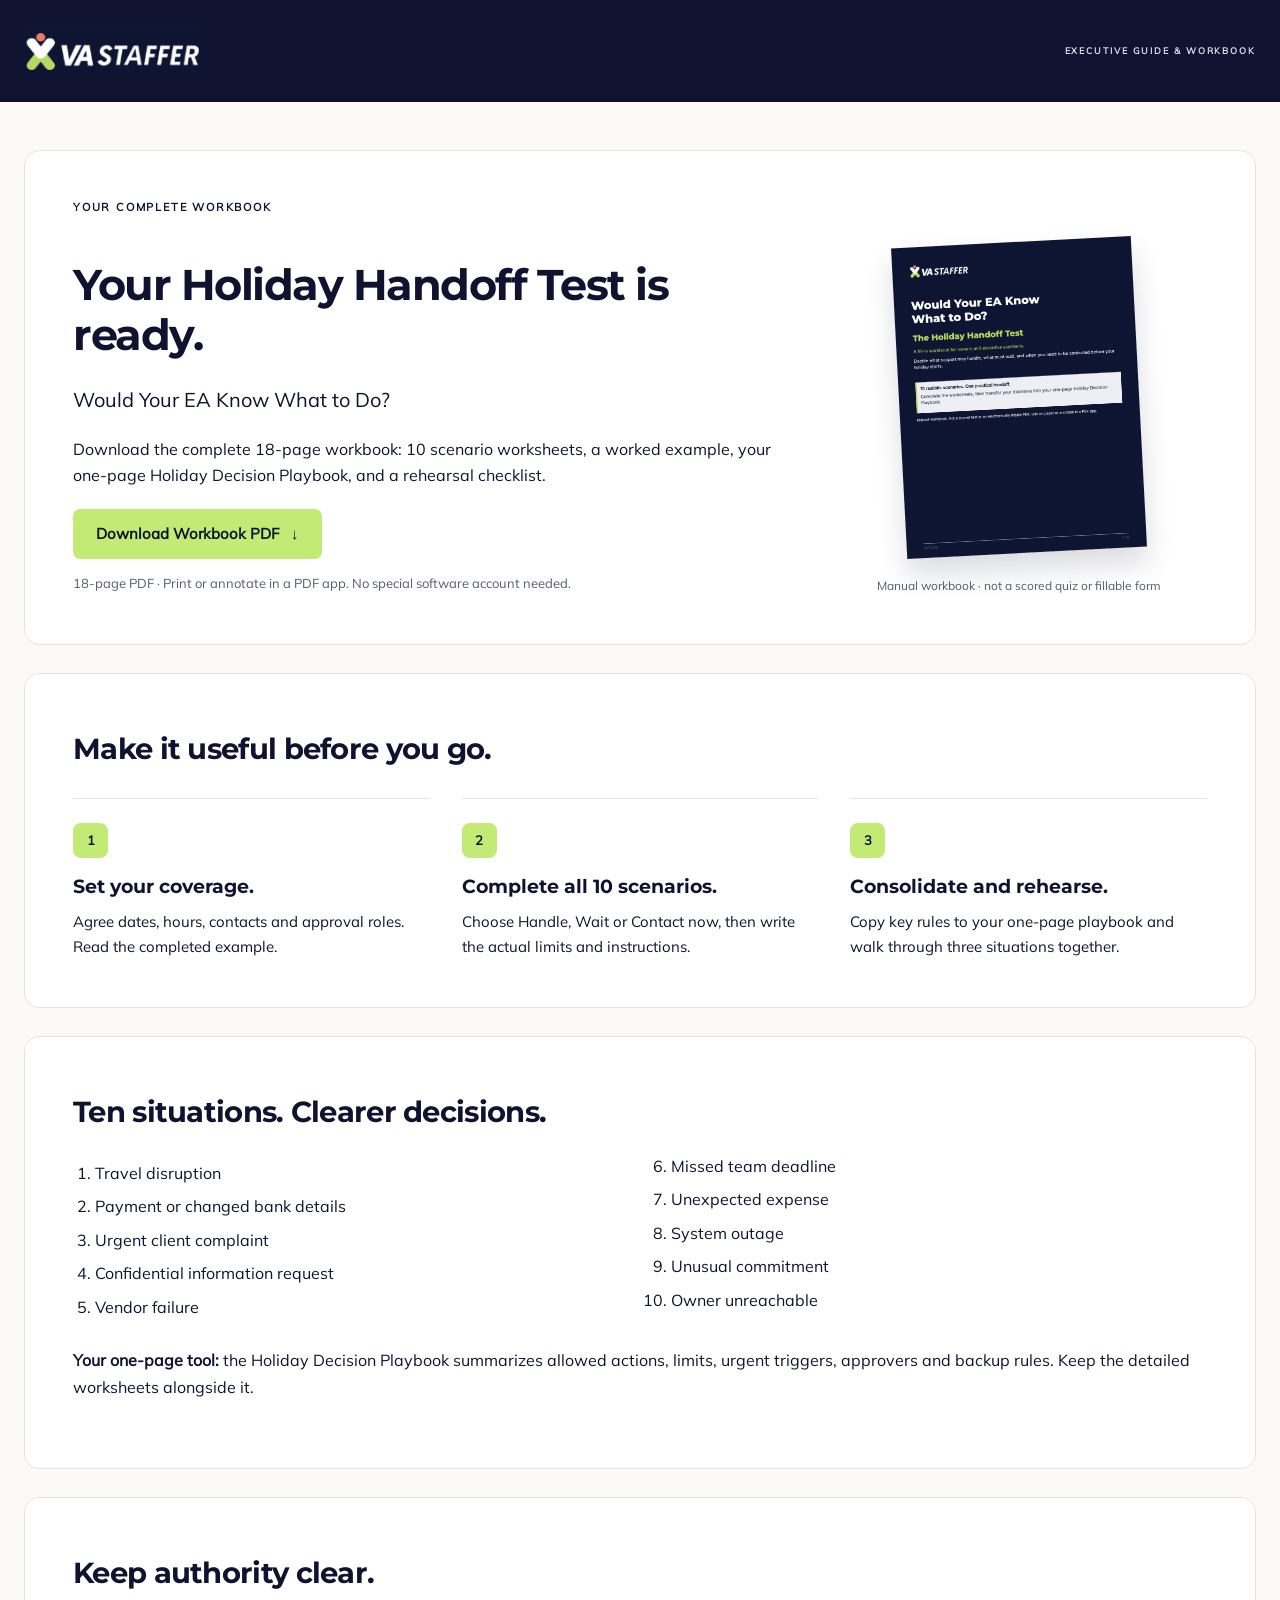
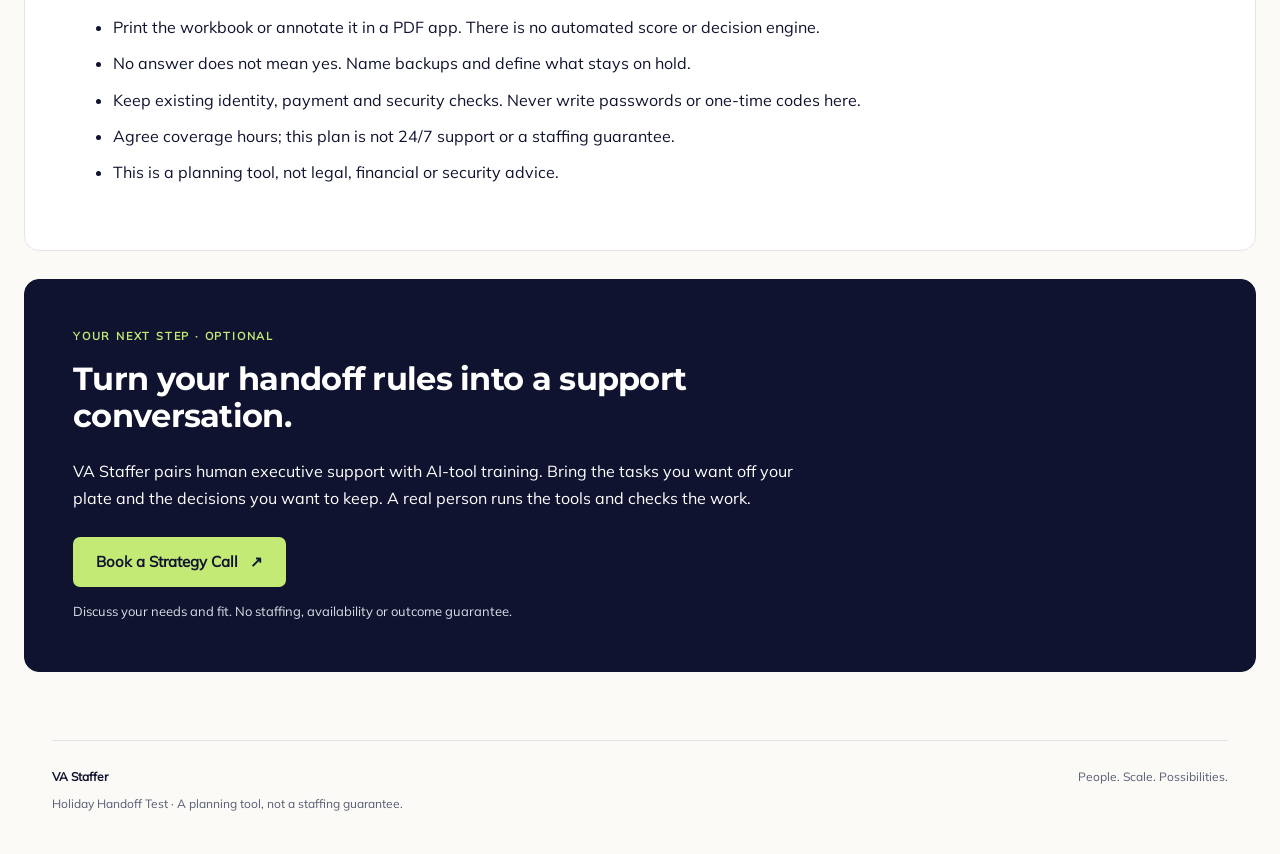
==== resource.html @ 8617c3e4 "Publish standalone review preview" ====
<!doctype html>
<html lang="en"><head><meta charset="utf-8"><meta name="viewport" content="width=device-width,initial-scale=1"><meta name="robots" content="noindex, nofollow"><meta name="description" content="Download the complete Holiday Handoff Test workbook and start your handoff plan."><title>Your Holiday Handoff Test is ready | VA Staffer</title><link rel="icon" href="data:,"><link rel="stylesheet" href="styles.css"></head><body><a class="skip" href="#main">Skip to content</a><header><div class="header-inner"><img src="assets/logo-user-reference.png" width="204" height="57" alt="VA Staffer"><span>EXECUTIVE GUIDE &amp; WORKBOOK</span></div></header><main id="main"><section class="hero resource-hero"><div class="resource-label"><p class="eyebrow">YOUR COMPLETE WORKBOOK</p></div><div><h1>Your Holiday Handoff Test is ready.</h1><p class="lead">Would Your EA Know What to Do?</p><p>Download the complete 18-page workbook: 10 scenario worksheets, a worked example, your one-page Holiday Decision Playbook, and a rehearsal checklist.</p><a class="button lime" href="assets/VA-Staffer-Holiday-Handoff-Revised.pdf" download>Download Workbook PDF <span aria-hidden="true">↓</span></a><p class="small">18-page PDF · Print or annotate in a PDF app. No special software account needed.</p></div><div class="visual"><img class="cover" width="816" height="1056" src="assets/workbook-cover.png" alt="Holiday Handoff Test workbook cover"><p class="caption">Manual workbook · not a scored quiz or fillable form</p></div></section><section class="section"><h2>Make it useful before you go.</h2><div class="grid"><article class="card"><span class="step">1</span><h3>Set your coverage.</h3><p>Agree dates, hours, contacts and approval roles. Read the completed example.</p></article><article class="card"><span class="step">2</span><h3>Complete all 10 scenarios.</h3><p>Choose Handle, Wait or Contact now, then write the actual limits and instructions.</p></article><article class="card"><span class="step">3</span><h3>Consolidate and rehearse.</h3><p>Copy key rules to your one-page playbook and walk through three situations together.</p></article></div></section><section class="section"><h2>Ten situations. Clearer decisions.</h2><ol class="scenarios"><li>Travel disruption</li><li>Payment or changed bank details</li><li>Urgent client complaint</li><li>Confidential information request</li><li>Vendor failure</li><li>Missed team deadline</li><li>Unexpected expense</li><li>System outage</li><li>Unusual commitment</li><li>Owner unreachable</li></ol><p><b>Your one-page tool:</b> the Holiday Decision Playbook summarizes allowed actions, limits, urgent triggers, approvers and backup rules. Keep the detailed worksheets alongside it.</p></section><section class="section"><h2>Keep authority clear.</h2><ul><li>Print the workbook or annotate it in a PDF app. There is no automated score or decision engine.</li><li>No answer does not mean yes. Name backups and define what stays on hold.</li><li>Keep existing identity, payment and security checks. Never write passwords or one-time codes here.</li><li>Agree coverage hours; this plan is not 24/7 support or a staffing guarantee.</li><li>This is a planning tool, not legal, financial or security advice.</li></ul></section><section class="bridge section"><p class="eyebrow">YOUR NEXT STEP · OPTIONAL</p><h2>Turn your handoff rules into a support conversation.</h2><p>VA Staffer pairs human executive support with AI-tool training. Bring the tasks you want off your plate and the decisions you want to keep. A real person runs the tools and checks the work.</p><a class="button coral" href="https://vastaffer.com/virtual-assistant-needed/" target="_blank" rel="noopener noreferrer">Book a Strategy Call <span aria-hidden="true">↗</span><span class="sr-only"> (opens in a new tab)</span></a><p class="small">Discuss your needs and fit. No staffing, availability or outcome guarantee.</p></section></main><footer><div><strong>VA Staffer</strong><span>People. Scale. Possibilities.</span></div><p>Holiday Handoff Test · A planning tool, not a staffing guarantee.</p></footer></body></html>
---- styles.css ----
@font-face{font-family:Montserrat;src:url('assets/Montserrat.ttf') format('truetype');font-weight:400;font-display:swap}@font-face{font-family:Montserrat;src:url('assets/Montserrat-700.ttf') format('truetype');font-weight:600 900;font-display:swap}@font-face{font-family:Mulish;src:url('assets/mulish.ttf') format('truetype');font-weight:400;font-display:swap}:root{--navy:#0f1530;--lime:#c2ea74;--coral:#d98167;--gray:#f7f7f9;--muted:#566079;--line:#dce0e8}*{box-sizing:border-box}body{margin:0;background:var(--gray);color:var(--navy);font:16px/1.65 Mulish,Arial,sans-serif}h1,h2,h3{font-family:Montserrat,Arial,sans-serif;line-height:1.16}h1{font-size:clamp(36px,3.25vw,49px);letter-spacing:-1.5px;margin:16px 0 24px}h2{font-size:29px;letter-spacing:-.7px;margin:10px 0 24px}h3{font-size:20px;margin:18px 0 12px}p{margin:0 0 20px}a{color:inherit;text-underline-offset:4px}a:hover{text-decoration-thickness:2px}header{background:var(--navy);color:white}.header-inner{max-width:1224px;padding:25px 24px;margin:auto;display:flex;align-items:center;justify-content:space-between;gap:24px}.header-inner img{width:204px;height:auto;display:block}.header-inner span{font-size:11px;letter-spacing:1.8px;color:#dce0e8;font-weight:800}main{max-width:1224px;margin:auto;padding:0 24px}.opt-hero{display:grid;grid-template-columns:1.02fr .73fr 1.02fr;grid-template-areas:'copy book form';gap:34px;padding:64px 0;align-items:center}.hero-copy{grid-area:copy}.hero-copy h1 em{font-style:normal;display:inline;background:var(--lime);box-shadow:5px 0 var(--lime),-2px 0 var(--lime)}.hero-copy .lead{font-size:19px}.eyebrow{font-size:11px;font-weight:900;letter-spacing:1.8px;line-height:1.5;margin-bottom:16px}.product{grid-area:book;margin:0;text-align:center}.book{margin:10px 10px 28px 0;transform:rotate(-3deg);border:1px solid #47506b;box-shadow:7px 7px 0 var(--coral),14px 16px 25px #0f153025}.book img{display:block;width:100%;height:auto}.product figcaption{font-size:12px;color:var(--muted);line-height:1.6}.form-card{grid-area:form;background:white;padding:27px;border:1px solid var(--line);border-radius:16px;box-shadow:0 14px 40px #0f153007}.form-card h2{font-size:24px;margin:10px 0 14px}.form-card>p:not(.eyebrow){font-size:14px}.demo{background:#f1f5eb;border-left:3px solid #829d4c;padding:12px 14px;font-size:13px;line-height:1.55;margin:18px 0 22px}.demo p{margin:8px 0 10px}.demo a{font-weight:900}label{display:block;font-weight:800;font-size:14px;margin-bottom:6px}.required{font-size:11px;color:var(--muted);font-weight:600}input{display:block;width:100%;min-height:48px;font:inherit;font-size:16px;color:var(--navy);padding:11px 12px;border:1px solid #8c93a4;border-radius:6px;background:#fff}input::placeholder{color:#697386}input[aria-invalid=true]{border:2px solid #9b2929}.error{font-size:12px;line-height:1.45;color:#9b2929;min-height:8px;margin:4px 0 10px}.error:empty{margin:0;min-height:14px}.button{display:inline-flex;justify-content:center;align-items:center;gap:12px;min-height:50px;padding:14px 23px;border:0;border-radius:7px;font:800 15px/1.45 Mulish,Arial,sans-serif;color:var(--navy);text-decoration:none;cursor:pointer;transition:background .15s,transform .15s}.button:hover{filter:brightness(.96);transform:translateY(-1px)}.button:disabled{opacity:.6;cursor:not-allowed}.lime{background:var(--lime)}.coral{background:var(--coral)}form .button{width:100%;margin:4px 0 16px}.small{font-size:13px;color:var(--muted);line-height:1.65;margin:14px 0 0}.section{padding:48px;margin:0 0 28px;background:white;border-radius:16px;border:1px solid var(--line)}.grid{display:grid;grid-template-columns:repeat(3,1fr);gap:32px;margin-top:32px}.grid article{border-top:1px solid var(--line);padding-top:24px}.grid p{font-size:15px;margin:0}.step{display:inline-flex;background:var(--lime);min-width:35px;height:35px;align-items:center;justify-content:center;border-radius:50%;font-weight:900;font-size:13px}.closing{margin-top:32px;padding-top:20px;border-top:1px solid var(--line)}.narrow{max-width:1008px;padding-top:48px}.confirmation{text-align:center;background:transparent;border:none;padding:12px 32px 20px}.confirmation h1{font-size:42px;max-width:700px;margin:16px auto 20px}.lead{font-size:20px;line-height:1.6}.check-icon{display:inline-flex;align-items:center;justify-content:center;width:48px;height:48px;border-radius:50%;background:var(--lime);font-size:25px;margin-bottom:24px}.thank-demo{max-width:620px;margin:28px auto 0;text-align:left}.video-section h2{margin-bottom:24px}.video{aspect-ratio:16/9;background:var(--navy);border-radius:10px;overflow:hidden}.video iframe{width:100%;height:100%;border:0;display:block}.bridge{background:var(--navy);color:white;border-color:var(--navy);margin-bottom:48px}.bridge .eyebrow{color:var(--lime)}.bridge h2{max-width:730px;font-size:32px}.bridge>p:not(.eyebrow){max-width:730px}.bridge .small{color:#dce0e8}.bridge .button{margin-top:6px}.hero{display:grid;grid-template-columns:1.3fr .7fr;gap:10px 60px;align-items:center;margin:48px 0 28px;padding:48px;background:white;border:1px solid var(--line);border-radius:16px}.resource-label{grid-column:1/-1}.resource-hero h1{max-width:640px}.resource-hero .visual{text-align:center}.cover{display:block;width:100%;max-width:240px;height:auto;margin:auto;box-shadow:8px 8px 0 var(--coral)}.caption{font-size:12px;color:var(--muted);margin:24px 0 0}.scenarios{columns:2;column-gap:40px;margin:24px 0;padding-left:22px}.scenarios li{break-inside:avoid;margin:7px 0}li{margin-bottom:10px}footer{max-width:1224px;margin:auto;padding:20px 24px 40px;font-size:12px;color:var(--muted)}footer>div{display:flex;align-items:center;justify-content:space-between;gap:20px;border-top:1px solid var(--line);padding-top:26px;margin-bottom:8px}footer strong{color:var(--navy);font-weight:900}footer p{margin:0}.skip{position:absolute;top:0;left:16px;transform:translateY(-150%);background:white;padding:12px;z-index:9}.skip:focus{transform:translateY(0)}:focus-visible{outline:3px solid #586c23;outline-offset:4px}.sr-only{position:absolute;width:1px;height:1px;padding:0;margin:-1px;overflow:hidden;clip:rect(0,0,0,0);white-space:nowrap;border:0}@media(max-width:1100px) and (min-width:761px){.opt-hero{grid-template-columns:1fr 1fr;grid-template-areas:'copy form' 'book form';gap:28px}.product{max-width:220px;margin:auto}.hero-copy h1{font-size:39px}}@media(max-width:760px){.header-inner{padding:21px 22px}.header-inner img{width:176px}.header-inner span{display:none}main{padding:0 20px}.opt-hero{display:flex;flex-direction:column;gap:30px;padding:36px 0}.hero-copy h1{font-size:39px;letter-spacing:-1.3px}.hero-copy .lead{font-size:18px}.hero-copy>p:last-child{margin-bottom:0}.form-card{width:100%;padding:24px}.form-card h2{font-size:25px}.product{max-width:230px;margin:12px auto}.section{padding:28px 24px;border-radius:12px}h2{font-size:26px}.grid{grid-template-columns:1fr;gap:24px;margin-top:28px}.grid h3{margin-top:14px}.grid article{padding-top:22px}.narrow{padding-top:32px}.confirmation{padding:0 0 28px}.confirmation h1{font-size:35px;letter-spacing:-1px}.lead{font-size:18px}.thank-demo{margin-top:24px}.video-section{padding:24px 16px}.bridge h2{font-size:27px}.bridge .button{width:100%;padding-inline:16px}.hero{grid-template-columns:1fr;margin-top:32px;padding:28px 24px;gap:20px}.resource-hero h1{font-size:35px;letter-spacing:-1px;margin-top:0}.resource-label{grid-column:auto}.resource-label p{margin-bottom:0}.hero .visual{margin:12px 0 4px}.cover{max-width:215px}.resource-hero .button{width:100%;padding-inline:12px}.scenarios{columns:1}.check-icon{margin-bottom:22px}footer{padding:10px 20px 30px}footer>div{display:block}footer span{display:block;margin-top:4px}}@media(prefers-reduced-motion:reduce){*{scroll-behavior:auto!important;transition:none!important}}
/* Reference-led website: warm paper, spacious three-column hero, true resource mockup. */
:root{--navy:#10132f;--lime:#c2ea74;--olive:#546e32;--gray:#fbfaf7;--muted:#555c73;--line:#e4e3e9}
body{background:var(--gray)}.header-inner{max-width:1336px;padding:26px 24px;min-height:96px}.header-inner img{width:180px;height:auto}.header-inner span{font-size:9px;font-weight:600;letter-spacing:1.9px}
main{max-width:1336px}.opt-hero{grid-template-columns:minmax(0,1.13fr) minmax(0,.83fr) minmax(0,.94fr);gap:34px;padding:56px 0 70px;min-height:770px;align-items:center}
.hero-copy{padding-bottom:8px}.hero-copy h1{font-size:clamp(42px,3.6vw,54px);font-weight:800;line-height:1.09;letter-spacing:-2.1px;margin:22px 0 26px}.hero-copy h1 em{background:none;box-shadow:none;color:var(--olive)}.hero-copy .lead{font-size:21px;line-height:1.5;letter-spacing:-.35px;margin-bottom:18px}.hero-copy>p:not(.eyebrow):not(.lead){font-size:16px;line-height:1.65;color:var(--muted);max-width:420px}.hero-eyebrow{display:flex;align-items:center;gap:9px;font-size:10px;letter-spacing:1.65px;color:var(--muted)}.hero-eyebrow:before{content:'';width:7px;height:7px;background:var(--coral);border-radius:50%;flex-shrink:0}.decision-chips{display:flex;gap:9px;align-items:center;margin-top:28px;color:var(--muted);font-size:11px}.decision-chips span{padding:7px 9px;border:1px solid var(--line);border-radius:5px;background:transparent}.decision-chips b{font-weight:400}
.product{position:relative;padding-top:50px}.mockup{height:386px;position:relative;margin:0 0 28px}.book{position:absolute;left:1%;top:38px;width:79%;margin:0;transform:rotate(-6deg);border:0;box-shadow:0 18px 26px #10132f25;z-index:2}.book img{width:100%;height:auto}.worksheet{position:absolute;top:12px;right:-1%;width:76%;height:auto;transform:rotate(8deg);box-shadow:0 15px 26px #10132f16;border-top:3px solid var(--navy)}.product figcaption{font-size:11px;line-height:1.65;color:var(--muted);margin-left:-6px}.product figcaption strong{font-weight:400}
.form-card{padding:28px 26px;border:1px solid var(--line);border-radius:17px;box-shadow:0 8px 26px #10132f03;align-self:center}.form-card>.eyebrow{font-size:11px;letter-spacing:1.2px;color:var(--olive);font-weight:900;margin-bottom:12px}.form-card h2{font-size:27px;font-weight:800;line-height:1.16;letter-spacing:-1px;margin-bottom:18px}.form-card>p:not(.eyebrow){font-size:14px;line-height:1.6;color:var(--muted)}.form-card .form-demo{font-size:11px!important;padding:10px 0 0;border-top:1px solid var(--line);margin-bottom:18px}.form-demo span{display:inline-block;width:6px;height:6px;background:var(--olive);border-radius:50%;margin-right:5px}label{font-size:12px;font-weight:900}.required{font-size:10px;font-weight:400;color:var(--muted)}input{min-height:48px;border-color:#c9c7d0;border-radius:6px}.error:empty{min-height:19px}form .button{font-size:14px;min-height:50px;border-radius:7px;padding-inline:12px;margin-top:7px;margin-bottom:8px}form .small{background:#f3f4ec;padding:12px;font-size:11px;line-height:1.65;border-radius:5px;color:#555e44;margin-top:12px}.section{border-radius:15px}.benefits{padding:48px 44px;background:transparent;border:0;border-top:1px solid var(--line);border-radius:0;margin-top:8px}.benefits h2{font-size:34px;max-width:650px}.benefits .eyebrow{color:var(--olive)}.step{border-radius:8px}.grid h3{font-size:19px}.cover{box-shadow:0 16px 28px #10132f26;transform:rotate(-3deg)}.bridge{background:var(--navy)}.bridge .button{background:var(--lime)}.confirmation h1{font-size:44px}.resource-hero h1{font-size:43px}
@media(min-width:1101px) and (max-width:1270px){.opt-hero{gap:26px}.hero-copy h1{font-size:44px}.mockup{height:340px}.form-card{padding:26px 22px}.form-card h2{font-size:25px}.hero-copy .lead{font-size:19px}}
@media(min-width:761px) and (max-width:1100px){.opt-hero{grid-template-columns:1fr 1fr;grid-template-areas:'copy form' 'book form';gap:28px;padding-block:48px}.hero-copy h1{font-size:44px}.product{padding-top:0;width:240px;max-width:100%;margin:auto}.mockup{height:320px;margin-bottom:10px}.form-card{align-self:start}.hero-copy .lead{font-size:19px}}
@media(max-width:760px){.header-inner{min-height:85px;padding:21px 23px}.header-inner img{width:170px}.opt-hero{display:grid;grid-template-columns:1fr;grid-template-areas:'copy' 'book' 'form';gap:30px;padding:39px 0 40px;min-height:0}.hero-copy{padding:0}.hero-copy h1{font-size:44px;line-height:1.1;letter-spacing:-1.8px;margin:20px 0 24px}.hero-copy .lead{font-size:20px}.hero-copy>p:not(.eyebrow):not(.lead){font-size:15px}.decision-chips{margin-top:24px;font-size:10px;gap:8px}.product{padding-top:0;width:270px;max-width:90%;margin:0 auto 2px}.mockup{height:358px;margin-bottom:18px}.form-card{padding:26px 24px}.form-card h2{font-size:28px}.benefits{padding:32px 3px}.benefits h2{font-size:28px}.confirmation h1{font-size:34px}.resource-hero h1{font-size:33px}.hero{padding:28px 24px}.cover{max-width:210px}.resource-hero .visual{padding:20px 0}.narrow{padding-top:32px}.bridge h2{font-size:27px}.section:not(.benefits){margin-bottom:24px}.header-inner span{display:none}}
@media(max-width:359px){.hero-copy h1{font-size:37px}.form-card{padding:24px 18px}.form-card h2{font-size:25px}.product{width:240px}.mockup{height:318px}.decision-chips{gap:5px}}
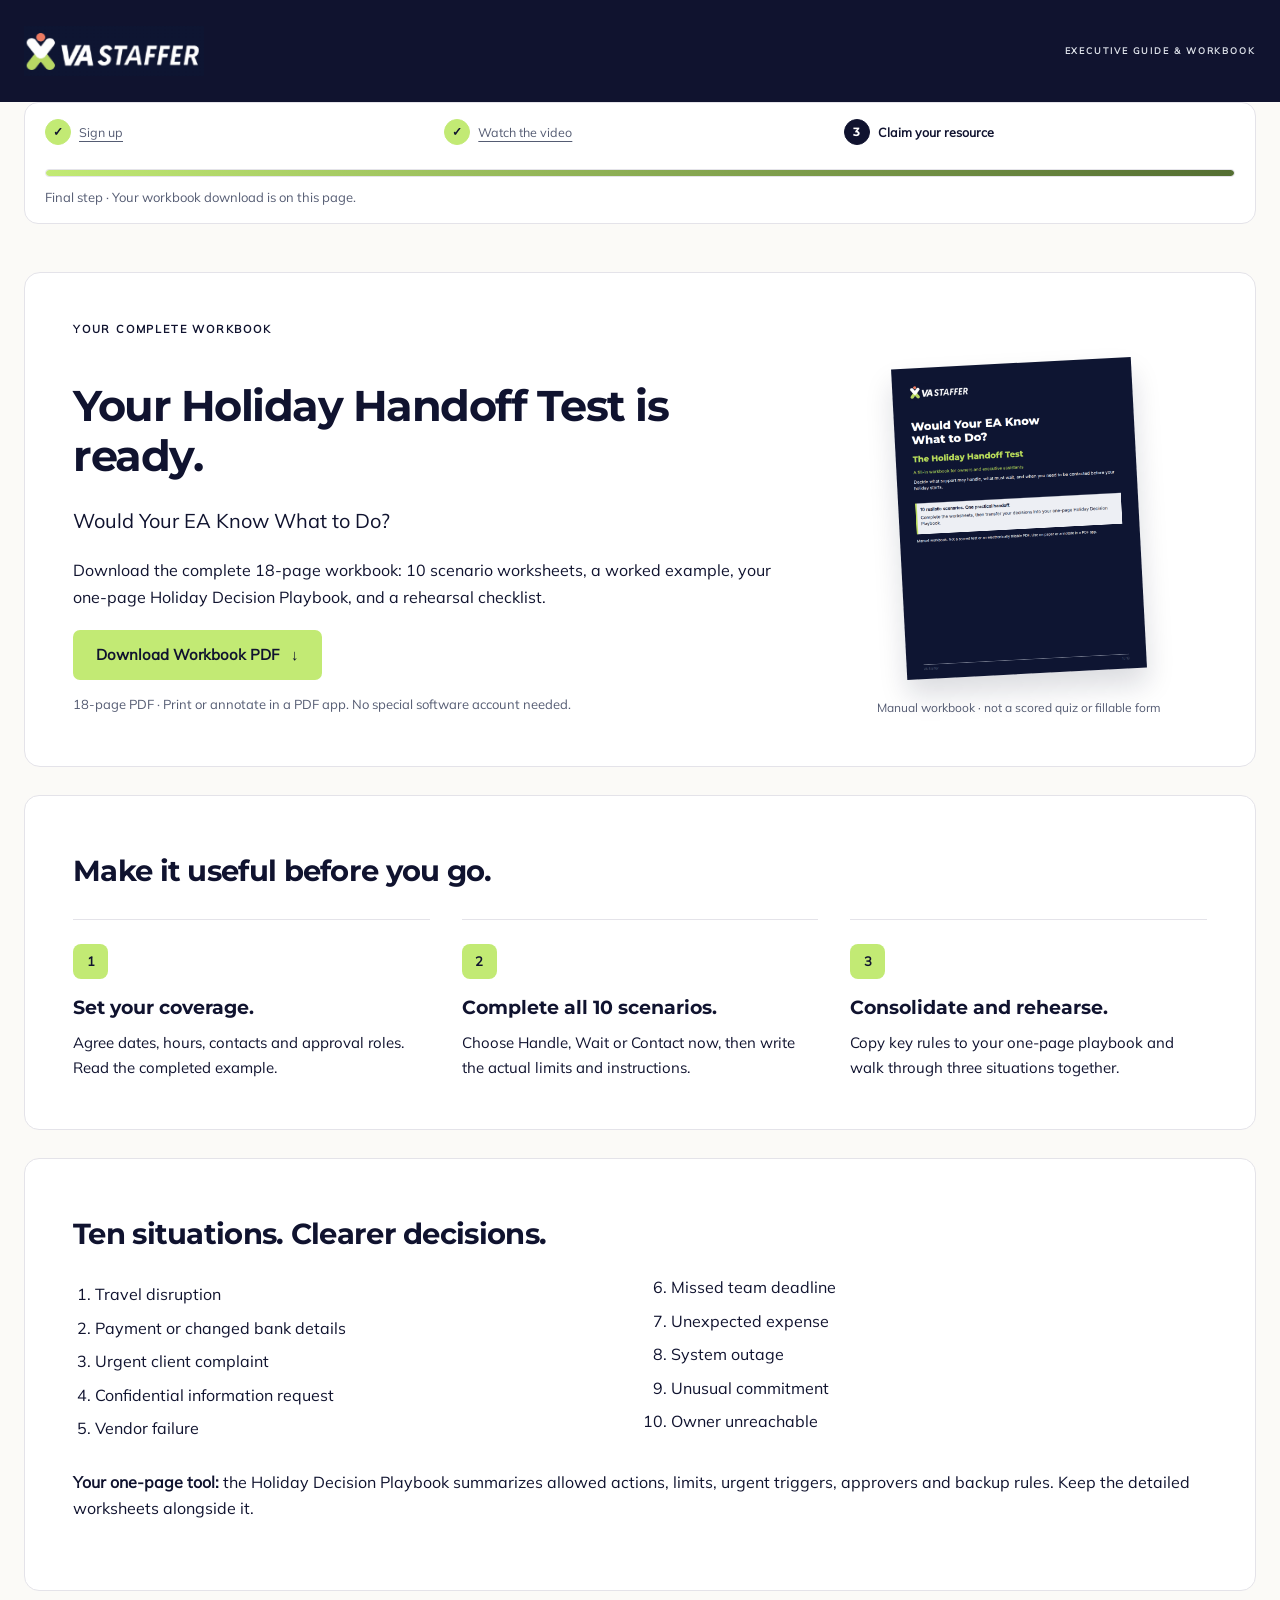
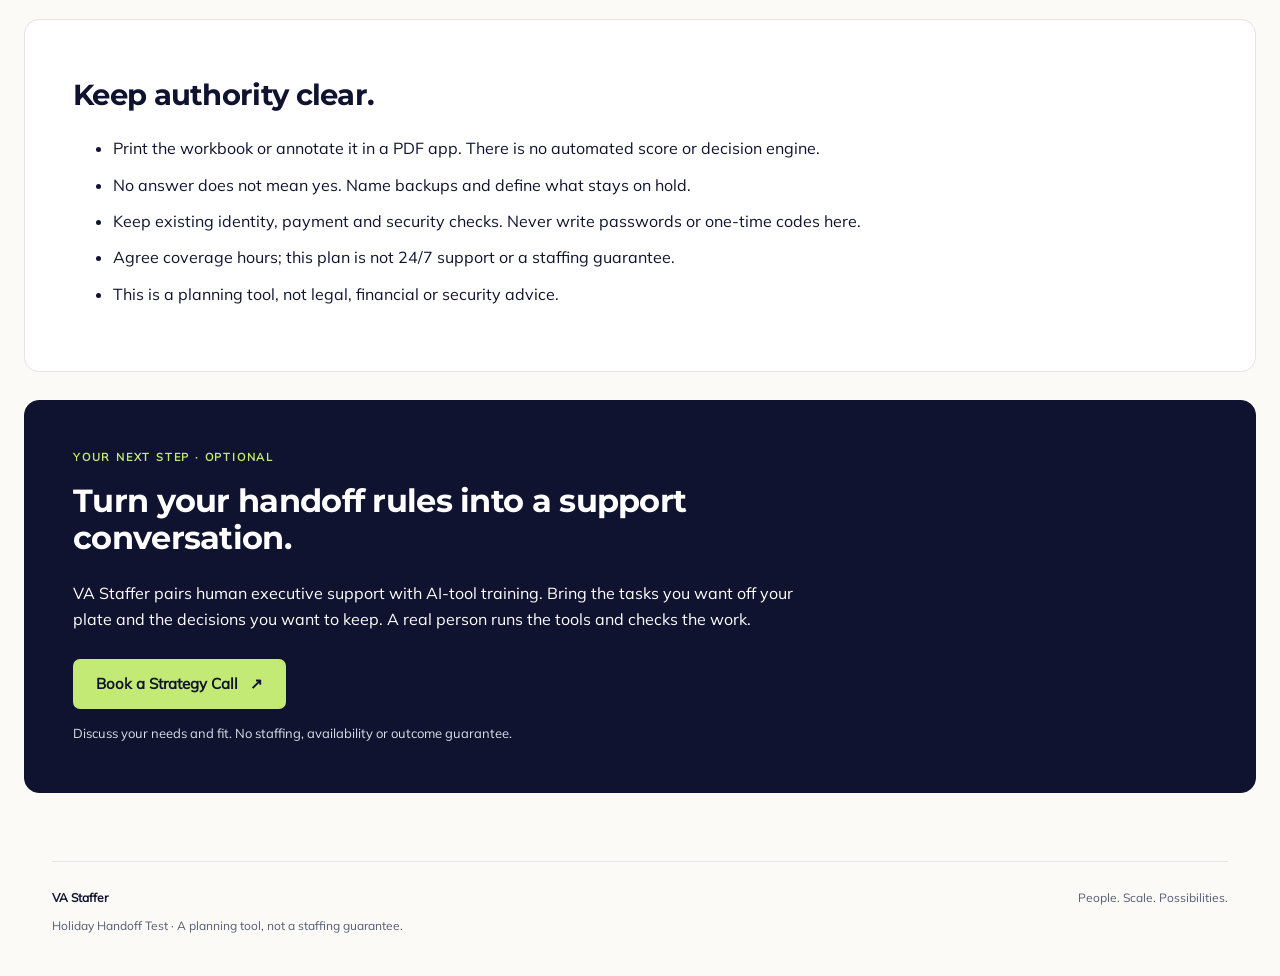
==== commit 34c8da95: "Add 3-step progress bar to all pages; replace thank-you demo link with Claim Your Resource Page Here" ====
--- a/resource.html
+++ b/resource.html
@@ -1,2 +1,2 @@
 <!doctype html>
-<html lang="en"><head><meta charset="utf-8"><meta name="viewport" content="width=device-width,initial-scale=1"><meta name="robots" content="noindex, nofollow"><meta name="description" content="Download the complete Holiday Handoff Test workbook and start your handoff plan."><title>Your Holiday Handoff Test is ready | VA Staffer</title><link rel="icon" href="data:,"><link rel="stylesheet" href="styles.css"></head><body><a class="skip" href="#main">Skip to content</a><header><div class="header-inner"><img src="assets/logo-user-reference.png" width="204" height="57" alt="VA Staffer"><span>EXECUTIVE GUIDE &amp; WORKBOOK</span></div></header><main id="main"><section class="hero resource-hero"><div class="resource-label"><p class="eyebrow">YOUR COMPLETE WORKBOOK</p></div><div><h1>Your Holiday Handoff Test is ready.</h1><p class="lead">Would Your EA Know What to Do?</p><p>Download the complete 18-page workbook: 10 scenario worksheets, a worked example, your one-page Holiday Decision Playbook, and a rehearsal checklist.</p><a class="button lime" href="assets/VA-Staffer-Holiday-Handoff-Revised.pdf" download>Download Workbook PDF <span aria-hidden="true">↓</span></a><p class="small">18-page PDF · Print or annotate in a PDF app. No special software account needed.</p></div><div class="visual"><img class="cover" width="816" height="1056" src="assets/workbook-cover.png" alt="Holiday Handoff Test workbook cover"><p class="caption">Manual workbook · not a scored quiz or fillable form</p></div></section><section class="section"><h2>Make it useful before you go.</h2><div class="grid"><article class="card"><span class="step">1</span><h3>Set your coverage.</h3><p>Agree dates, hours, contacts and approval roles. Read the completed example.</p></article><article class="card"><span class="step">2</span><h3>Complete all 10 scenarios.</h3><p>Choose Handle, Wait or Contact now, then write the actual limits and instructions.</p></article><article class="card"><span class="step">3</span><h3>Consolidate and rehearse.</h3><p>Copy key rules to your one-page playbook and walk through three situations together.</p></article></div></section><section class="section"><h2>Ten situations. Clearer decisions.</h2><ol class="scenarios"><li>Travel disruption</li><li>Payment or changed bank details</li><li>Urgent client complaint</li><li>Confidential information request</li><li>Vendor failure</li><li>Missed team deadline</li><li>Unexpected expense</li><li>System outage</li><li>Unusual commitment</li><li>Owner unreachable</li></ol><p><b>Your one-page tool:</b> the Holiday Decision Playbook summarizes allowed actions, limits, urgent triggers, approvers and backup rules. Keep the detailed worksheets alongside it.</p></section><section class="section"><h2>Keep authority clear.</h2><ul><li>Print the workbook or annotate it in a PDF app. There is no automated score or decision engine.</li><li>No answer does not mean yes. Name backups and define what stays on hold.</li><li>Keep existing identity, payment and security checks. Never write passwords or one-time codes here.</li><li>Agree coverage hours; this plan is not 24/7 support or a staffing guarantee.</li><li>This is a planning tool, not legal, financial or security advice.</li></ul></section><section class="bridge section"><p class="eyebrow">YOUR NEXT STEP · OPTIONAL</p><h2>Turn your handoff rules into a support conversation.</h2><p>VA Staffer pairs human executive support with AI-tool training. Bring the tasks you want off your plate and the decisions you want to keep. A real person runs the tools and checks the work.</p><a class="button coral" href="https://vastaffer.com/virtual-assistant-needed/" target="_blank" rel="noopener noreferrer">Book a Strategy Call <span aria-hidden="true">↗</span><span class="sr-only"> (opens in a new tab)</span></a><p class="small">Discuss your needs and fit. No staffing, availability or outcome guarantee.</p></section></main><footer><div><strong>VA Staffer</strong><span>People. Scale. Possibilities.</span></div><p>Holiday Handoff Test · A planning tool, not a staffing guarantee.</p></footer></body></html>+<html lang="en"><head><meta charset="utf-8"><meta name="viewport" content="width=device-width,initial-scale=1"><meta name="robots" content="noindex, nofollow"><meta name="description" content="Download the complete Holiday Handoff Test workbook and start your handoff plan."><title>Your Holiday Handoff Test is ready | VA Staffer</title><link rel="icon" href="data:,"><link rel="stylesheet" href="styles.css"></head><body><a class="skip" href="#main">Skip to content</a><header><div class="header-inner"><img src="assets/logo-user-reference.png" width="204" height="57" alt="VA Staffer"><span>EXECUTIVE GUIDE &amp; WORKBOOK</span></div></header><main id="main"><nav aria-label="Funnel progress" class="progress-steps compact"><ol><li data-state="done"><span class="step-dot">✓</span><a href="index.html">Sign up</a></li><li data-state="done"><span class="step-dot">✓</span><a href="thank-you.html">Watch the video</a></li><li data-state="now"><span class="step-dot">3</span><span><b>Claim your resource</b></span></li></ol><div class="progress-bar" role="img" aria-label="Progress: final step 3 of 3"><div class="progress-fill" style="width:100%"></div></div><p class="progress-note small">Final step · Your workbook download is on this page.</p></nav><section class="hero resource-hero"><div class="resource-label"><p class="eyebrow">YOUR COMPLETE WORKBOOK</p></div><div><h1>Your Holiday Handoff Test is ready.</h1><p class="lead">Would Your EA Know What to Do?</p><p>Download the complete 18-page workbook: 10 scenario worksheets, a worked example, your one-page Holiday Decision Playbook, and a rehearsal checklist.</p><a class="button lime" href="assets/VA-Staffer-Holiday-Handoff-Revised.pdf" download>Download Workbook PDF <span aria-hidden="true">↓</span></a><p class="small">18-page PDF · Print or annotate in a PDF app. No special software account needed.</p></div><div class="visual"><img class="cover" width="816" height="1056" src="assets/workbook-cover.png" alt="Holiday Handoff Test workbook cover"><p class="caption">Manual workbook · not a scored quiz or fillable form</p></div></section><section class="section"><h2>Make it useful before you go.</h2><div class="grid"><article class="card"><span class="step">1</span><h3>Set your coverage.</h3><p>Agree dates, hours, contacts and approval roles. Read the completed example.</p></article><article class="card"><span class="step">2</span><h3>Complete all 10 scenarios.</h3><p>Choose Handle, Wait or Contact now, then write the actual limits and instructions.</p></article><article class="card"><span class="step">3</span><h3>Consolidate and rehearse.</h3><p>Copy key rules to your one-page playbook and walk through three situations together.</p></article></div></section><section class="section"><h2>Ten situations. Clearer decisions.</h2><ol class="scenarios"><li>Travel disruption</li><li>Payment or changed bank details</li><li>Urgent client complaint</li><li>Confidential information request</li><li>Vendor failure</li><li>Missed team deadline</li><li>Unexpected expense</li><li>System outage</li><li>Unusual commitment</li><li>Owner unreachable</li></ol><p><b>Your one-page tool:</b> the Holiday Decision Playbook summarizes allowed actions, limits, urgent triggers, approvers and backup rules. Keep the detailed worksheets alongside it.</p></section><section class="section"><h2>Keep authority clear.</h2><ul><li>Print the workbook or annotate it in a PDF app. There is no automated score or decision engine.</li><li>No answer does not mean yes. Name backups and define what stays on hold.</li><li>Keep existing identity, payment and security checks. Never write passwords or one-time codes here.</li><li>Agree coverage hours; this plan is not 24/7 support or a staffing guarantee.</li><li>This is a planning tool, not legal, financial or security advice.</li></ul></section><section class="bridge section"><p class="eyebrow">YOUR NEXT STEP · OPTIONAL</p><h2>Turn your handoff rules into a support conversation.</h2><p>VA Staffer pairs human executive support with AI-tool training. Bring the tasks you want off your plate and the decisions you want to keep. A real person runs the tools and checks the work.</p><a class="button coral" href="https://vastaffer.com/virtual-assistant-needed/" target="_blank" rel="noopener noreferrer">Book a Strategy Call <span aria-hidden="true">↗</span><span class="sr-only"> (opens in a new tab)</span></a><p class="small">Discuss your needs and fit. No staffing, availability or outcome guarantee.</p></section></main><footer><div><strong>VA Staffer</strong><span>People. Scale. Possibilities.</span></div><p>Holiday Handoff Test · A planning tool, not a staffing guarantee.</p></footer></body></html>
--- a/styles.css
+++ b/styles.css
@@ -10,3 +10,20 @@
 @media(min-width:761px) and (max-width:1100px){.opt-hero{grid-template-columns:1fr 1fr;grid-template-areas:'copy form' 'book form';gap:28px;padding-block:48px}.hero-copy h1{font-size:44px}.product{padding-top:0;width:240px;max-width:100%;margin:auto}.mockup{height:320px;margin-bottom:10px}.form-card{align-self:start}.hero-copy .lead{font-size:19px}}
 @media(max-width:760px){.header-inner{min-height:85px;padding:21px 23px}.header-inner img{width:170px}.opt-hero{display:grid;grid-template-columns:1fr;grid-template-areas:'copy' 'book' 'form';gap:30px;padding:39px 0 40px;min-height:0}.hero-copy{padding:0}.hero-copy h1{font-size:44px;line-height:1.1;letter-spacing:-1.8px;margin:20px 0 24px}.hero-copy .lead{font-size:20px}.hero-copy>p:not(.eyebrow):not(.lead){font-size:15px}.decision-chips{margin-top:24px;font-size:10px;gap:8px}.product{padding-top:0;width:270px;max-width:90%;margin:0 auto 2px}.mockup{height:358px;margin-bottom:18px}.form-card{padding:26px 24px}.form-card h2{font-size:28px}.benefits{padding:32px 3px}.benefits h2{font-size:28px}.confirmation h1{font-size:34px}.resource-hero h1{font-size:33px}.hero{padding:28px 24px}.cover{max-width:210px}.resource-hero .visual{padding:20px 0}.narrow{padding-top:32px}.bridge h2{font-size:27px}.section:not(.benefits){margin-bottom:24px}.header-inner span{display:none}}
 @media(max-width:359px){.hero-copy h1{font-size:37px}.form-card{padding:24px 18px}.form-card h2{font-size:25px}.product{width:240px}.mockup{height:318px}.decision-chips{gap:5px}}
+
+/* Funnel progress bar: 3-step journey (added 2026-10-28) */
+.progress-steps{max-width:620px;margin:30px auto 0;background:#fff;border:1px solid var(--line);border-radius:14px;padding:22px 24px 18px;text-align:left}
+.progress-steps ol{list-style:none;display:flex;gap:8px;margin:0 0 14px;padding:0}
+.progress-steps li{flex:1;display:flex;align-items:center;gap:8px;font-size:12.5px;color:var(--muted);min-width:0}
+.progress-steps li a,.progress-steps li b{font-size:12.5px;text-decoration:none;line-height:1.3}
+.progress-steps li b{color:var(--navy)}
+.progress-steps li[data-state=done] a{color:var(--muted);text-decoration:underline}
+.progress-steps .step-dot{display:inline-flex;align-items:center;justify-content:center;width:26px;height:26px;flex-shrink:0;border-radius:50%;font-family:Montserrat,Arial,sans-serif;font-weight:800;font-size:12px;background:var(--gray);border:1.5px solid var(--line);color:var(--muted)}
+.progress-steps li[data-state=done] .step-dot{background:var(--lime);border-color:var(--lime);color:var(--navy)}
+.progress-steps li[data-state=now] .step-dot{background:var(--navy);border-color:var(--navy);color:#fff}
+.progress-steps.compact{max-width:100%;margin:0 0 30px;padding:16px 20px 14px}
+.progress-bar{height:8px;background:var(--gray);border:1px solid var(--line);border-radius:99px;overflow:hidden}
+.progress-fill{height:100%;background:linear-gradient(90deg,var(--lime),var(--olive));border-radius:99px;min-width:14px}
+.progress-note{margin:10px 0 0}
+.claim-cta{margin-top:6px}
+@media(max-width:760px){.progress-steps li{font-size:11px;gap:6px}.progress-steps .step-dot{width:22px;height:22px;font-size:11px}.progress-steps.compact{padding:14px 16px 12px}}
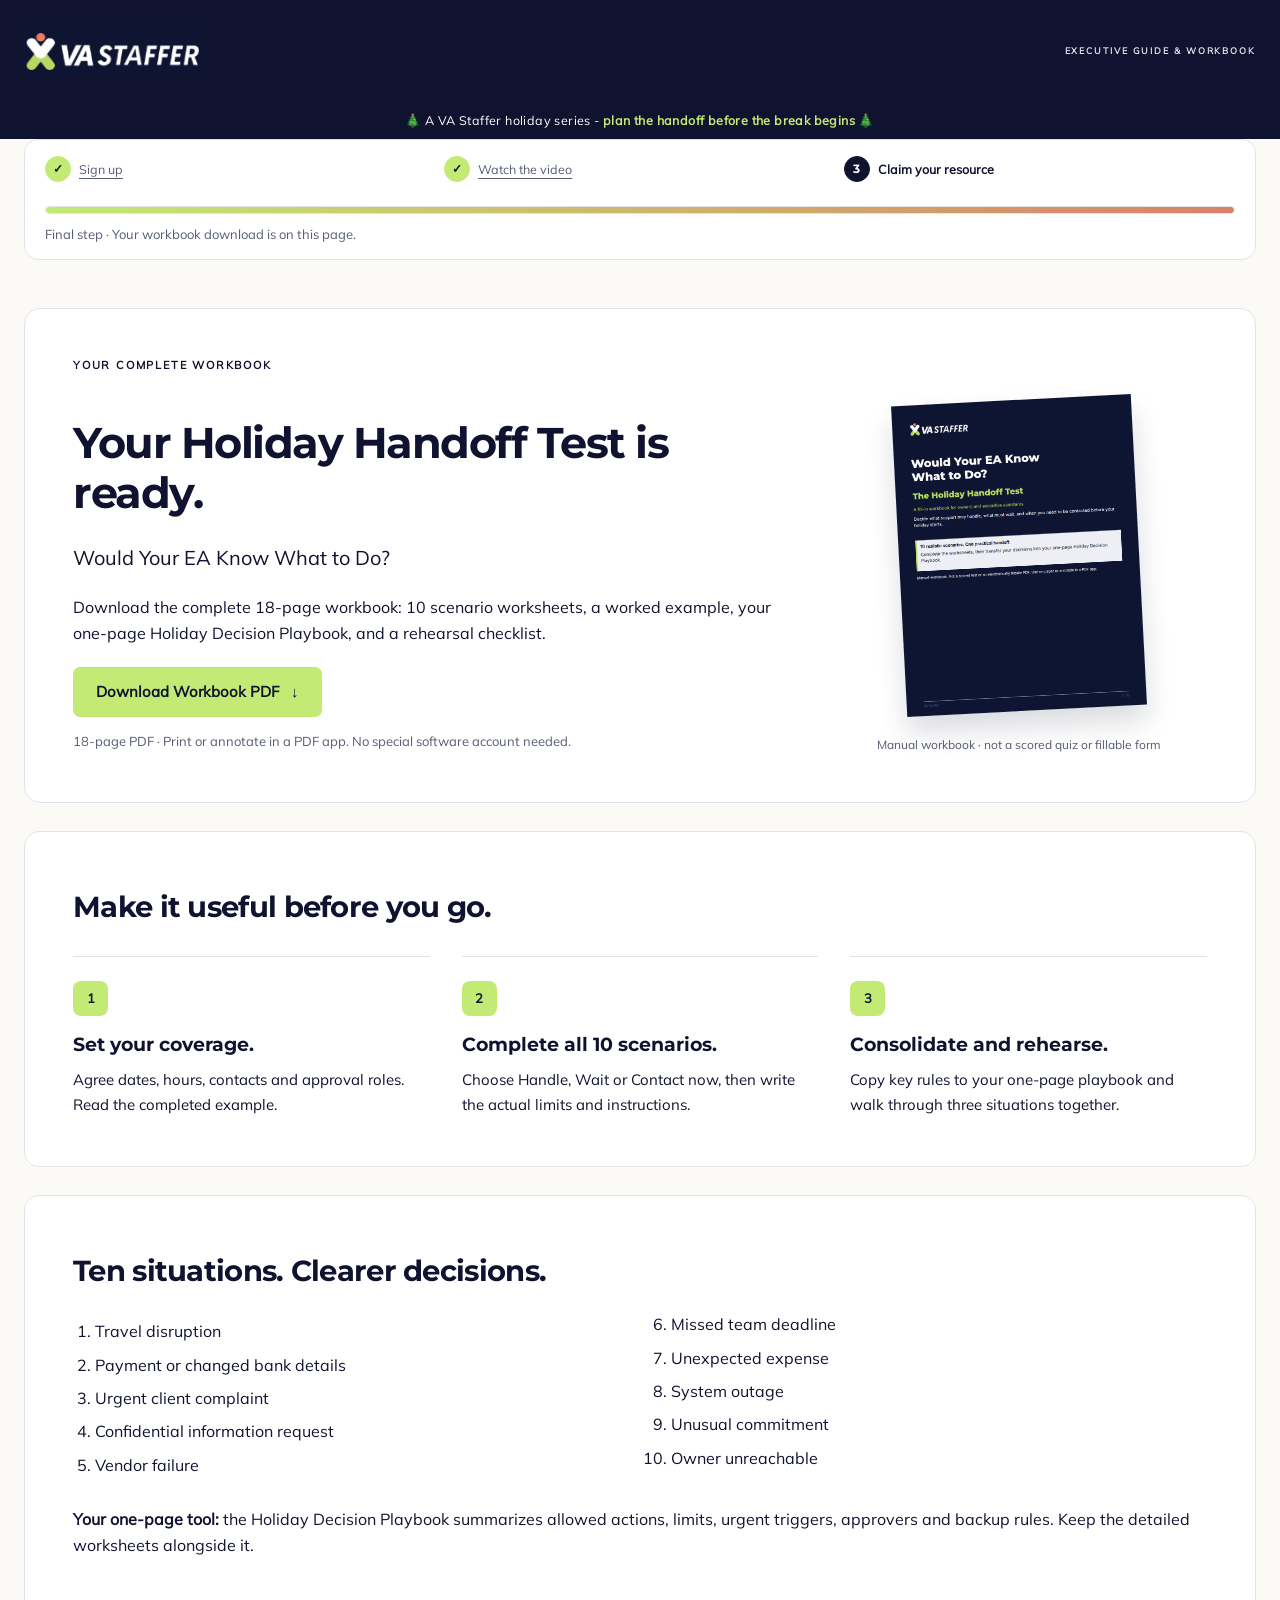
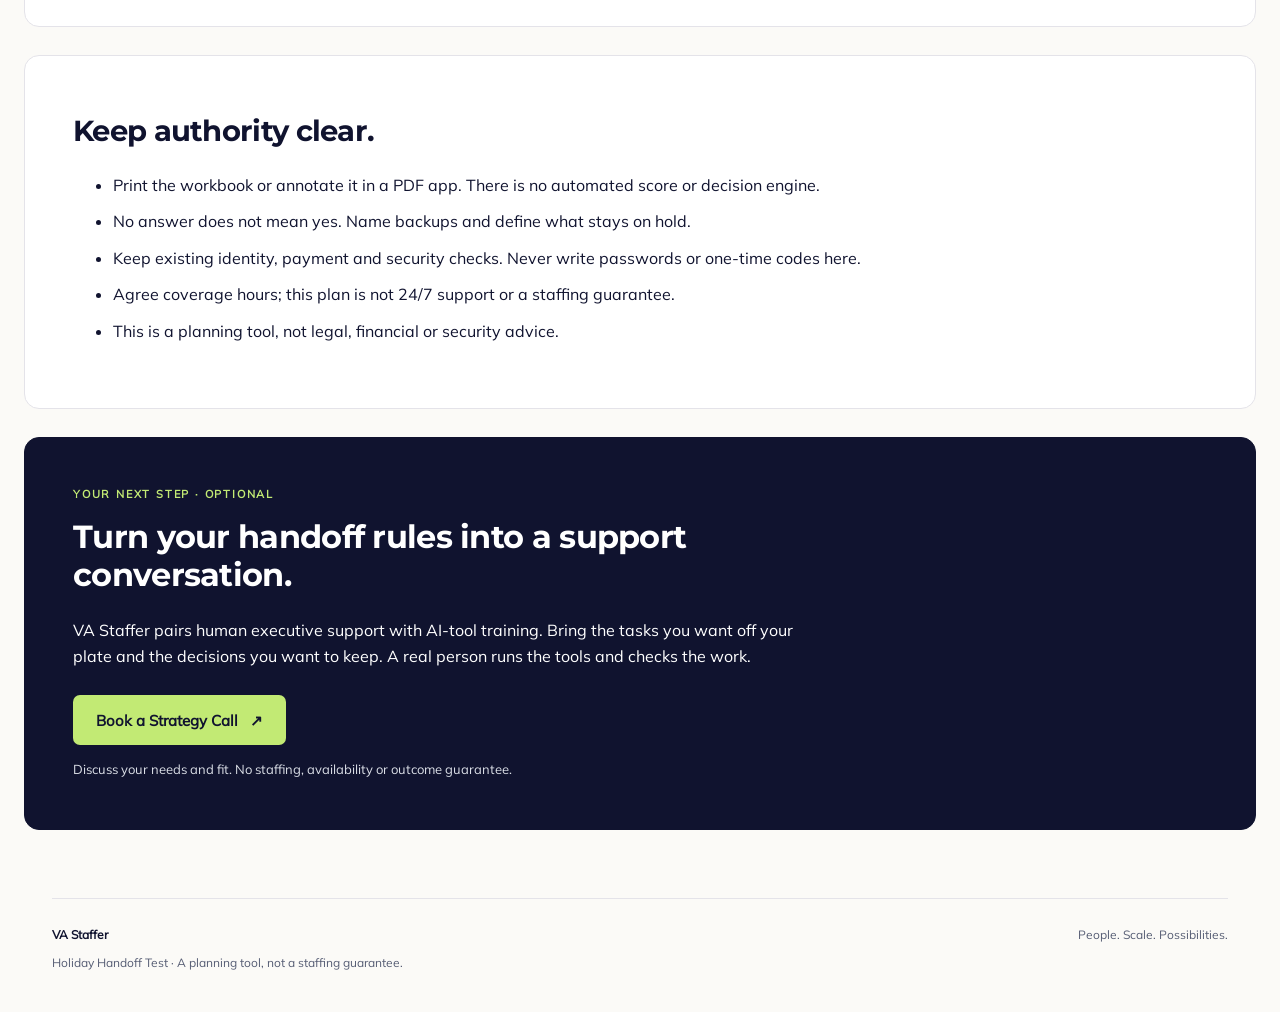
==== commit e8353251: "Add subtle seasonal touches: snow animation, holiday banner, HOLIDAY EDITION flag" ====
--- a/resource.html
+++ b/resource.html
@@ -1,2 +1,2 @@
 <!doctype html>
-<html lang="en"><head><meta charset="utf-8"><meta name="viewport" content="width=device-width,initial-scale=1"><meta name="robots" content="noindex, nofollow"><meta name="description" content="Download the complete Holiday Handoff Test workbook and start your handoff plan."><title>Your Holiday Handoff Test is ready | VA Staffer</title><link rel="icon" href="data:,"><link rel="stylesheet" href="styles.css"></head><body><a class="skip" href="#main">Skip to content</a><header><div class="header-inner"><img src="assets/logo-user-reference.png" width="204" height="57" alt="VA Staffer"><span>EXECUTIVE GUIDE &amp; WORKBOOK</span></div></header><main id="main"><nav aria-label="Funnel progress" class="progress-steps compact"><ol><li data-state="done"><span class="step-dot">✓</span><a href="index.html">Sign up</a></li><li data-state="done"><span class="step-dot">✓</span><a href="thank-you.html">Watch the video</a></li><li data-state="now"><span class="step-dot">3</span><span><b>Claim your resource</b></span></li></ol><div class="progress-bar" role="img" aria-label="Progress: final step 3 of 3"><div class="progress-fill" style="width:100%"></div></div><p class="progress-note small">Final step · Your workbook download is on this page.</p></nav><section class="hero resource-hero"><div class="resource-label"><p class="eyebrow">YOUR COMPLETE WORKBOOK</p></div><div><h1>Your Holiday Handoff Test is ready.</h1><p class="lead">Would Your EA Know What to Do?</p><p>Download the complete 18-page workbook: 10 scenario worksheets, a worked example, your one-page Holiday Decision Playbook, and a rehearsal checklist.</p><a class="button lime" href="assets/VA-Staffer-Holiday-Handoff-Revised.pdf" download>Download Workbook PDF <span aria-hidden="true">↓</span></a><p class="small">18-page PDF · Print or annotate in a PDF app. No special software account needed.</p></div><div class="visual"><img class="cover" width="816" height="1056" src="assets/workbook-cover.png" alt="Holiday Handoff Test workbook cover"><p class="caption">Manual workbook · not a scored quiz or fillable form</p></div></section><section class="section"><h2>Make it useful before you go.</h2><div class="grid"><article class="card"><span class="step">1</span><h3>Set your coverage.</h3><p>Agree dates, hours, contacts and approval roles. Read the completed example.</p></article><article class="card"><span class="step">2</span><h3>Complete all 10 scenarios.</h3><p>Choose Handle, Wait or Contact now, then write the actual limits and instructions.</p></article><article class="card"><span class="step">3</span><h3>Consolidate and rehearse.</h3><p>Copy key rules to your one-page playbook and walk through three situations together.</p></article></div></section><section class="section"><h2>Ten situations. Clearer decisions.</h2><ol class="scenarios"><li>Travel disruption</li><li>Payment or changed bank details</li><li>Urgent client complaint</li><li>Confidential information request</li><li>Vendor failure</li><li>Missed team deadline</li><li>Unexpected expense</li><li>System outage</li><li>Unusual commitment</li><li>Owner unreachable</li></ol><p><b>Your one-page tool:</b> the Holiday Decision Playbook summarizes allowed actions, limits, urgent triggers, approvers and backup rules. Keep the detailed worksheets alongside it.</p></section><section class="section"><h2>Keep authority clear.</h2><ul><li>Print the workbook or annotate it in a PDF app. There is no automated score or decision engine.</li><li>No answer does not mean yes. Name backups and define what stays on hold.</li><li>Keep existing identity, payment and security checks. Never write passwords or one-time codes here.</li><li>Agree coverage hours; this plan is not 24/7 support or a staffing guarantee.</li><li>This is a planning tool, not legal, financial or security advice.</li></ul></section><section class="bridge section"><p class="eyebrow">YOUR NEXT STEP · OPTIONAL</p><h2>Turn your handoff rules into a support conversation.</h2><p>VA Staffer pairs human executive support with AI-tool training. Bring the tasks you want off your plate and the decisions you want to keep. A real person runs the tools and checks the work.</p><a class="button coral" href="https://vastaffer.com/virtual-assistant-needed/" target="_blank" rel="noopener noreferrer">Book a Strategy Call <span aria-hidden="true">↗</span><span class="sr-only"> (opens in a new tab)</span></a><p class="small">Discuss your needs and fit. No staffing, availability or outcome guarantee.</p></section></main><footer><div><strong>VA Staffer</strong><span>People. Scale. Possibilities.</span></div><p>Holiday Handoff Test · A planning tool, not a staffing guarantee.</p></footer></body></html>+<html lang="en"><head><meta charset="utf-8"><meta name="viewport" content="width=device-width,initial-scale=1"><meta name="robots" content="noindex, nofollow"><meta name="description" content="Download the complete Holiday Handoff Test workbook and start your handoff plan."><title>Your Holiday Handoff Test is ready | VA Staffer</title><link rel="icon" href="data:,"><link rel="stylesheet" href="styles.css"></head><body><a class="skip" href="#main">Skip to content</a><header><div class="header-inner"><img src="assets/logo-user-reference.png" width="204" height="57" alt="VA Staffer"><span>EXECUTIVE GUIDE &amp; WORKBOOK</span></div></header><div class="xmas-banner" role="note">🎄 A VA Staffer holiday series - <b>plan the handoff before the break begins</b> 🎄</div><main id="main"><nav aria-label="Funnel progress" class="progress-steps compact"><ol><li data-state="done"><span class="step-dot">✓</span><a href="index.html">Sign up</a></li><li data-state="done"><span class="step-dot">✓</span><a href="thank-you.html">Watch the video</a></li><li data-state="now"><span class="step-dot">3</span><span><b>Claim your resource</b></span></li></ol><div class="progress-bar" role="img" aria-label="Progress: final step 3 of 3"><div class="progress-fill" style="width:100%"></div></div><p class="progress-note small">Final step · Your workbook download is on this page.</p></nav><section class="hero resource-hero"><div class="resource-label"><p class="eyebrow">YOUR COMPLETE WORKBOOK</p></div><div><h1>Your Holiday Handoff Test is ready.</h1><p class="lead">Would Your EA Know What to Do?</p><p>Download the complete 18-page workbook: 10 scenario worksheets, a worked example, your one-page Holiday Decision Playbook, and a rehearsal checklist.</p><a class="button lime" href="assets/VA-Staffer-Holiday-Handoff-Revised.pdf" download>Download Workbook PDF <span aria-hidden="true">↓</span></a><p class="small">18-page PDF · Print or annotate in a PDF app. No special software account needed.</p></div><div class="visual"><img class="cover" width="816" height="1056" src="assets/workbook-cover.png" alt="Holiday Handoff Test workbook cover"><p class="caption">Manual workbook · not a scored quiz or fillable form</p></div></section><section class="section"><h2>Make it useful before you go.</h2><div class="grid"><article class="card"><span class="step">1</span><h3>Set your coverage.</h3><p>Agree dates, hours, contacts and approval roles. Read the completed example.</p></article><article class="card"><span class="step">2</span><h3>Complete all 10 scenarios.</h3><p>Choose Handle, Wait or Contact now, then write the actual limits and instructions.</p></article><article class="card"><span class="step">3</span><h3>Consolidate and rehearse.</h3><p>Copy key rules to your one-page playbook and walk through three situations together.</p></article></div></section><section class="section"><h2>Ten situations. Clearer decisions.</h2><ol class="scenarios"><li>Travel disruption</li><li>Payment or changed bank details</li><li>Urgent client complaint</li><li>Confidential information request</li><li>Vendor failure</li><li>Missed team deadline</li><li>Unexpected expense</li><li>System outage</li><li>Unusual commitment</li><li>Owner unreachable</li></ol><p><b>Your one-page tool:</b> the Holiday Decision Playbook summarizes allowed actions, limits, urgent triggers, approvers and backup rules. Keep the detailed worksheets alongside it.</p></section><section class="section"><h2>Keep authority clear.</h2><ul><li>Print the workbook or annotate it in a PDF app. There is no automated score or decision engine.</li><li>No answer does not mean yes. Name backups and define what stays on hold.</li><li>Keep existing identity, payment and security checks. Never write passwords or one-time codes here.</li><li>Agree coverage hours; this plan is not 24/7 support or a staffing guarantee.</li><li>This is a planning tool, not legal, financial or security advice.</li></ul></section><section class="bridge section"><p class="eyebrow">YOUR NEXT STEP · OPTIONAL</p><h2>Turn your handoff rules into a support conversation.</h2><p>VA Staffer pairs human executive support with AI-tool training. Bring the tasks you want off your plate and the decisions you want to keep. A real person runs the tools and checks the work.</p><a class="button coral" href="https://vastaffer.com/virtual-assistant-needed/" target="_blank" rel="noopener noreferrer">Book a Strategy Call <span aria-hidden="true">↗</span><span class="sr-only"> (opens in a new tab)</span></a><p class="small">Discuss your needs and fit. No staffing, availability or outcome guarantee.</p></section></main><footer><div><strong>VA Staffer</strong><span>People. Scale. Possibilities.</span></div><p>Holiday Handoff Test · A planning tool, not a staffing guarantee.</p></footer><div class="snow" aria-hidden="true"><i style="left:12.5%;width:10px;height:10px;opacity:0.8;animation-duration:11.5s;animation-delay:-16.1s;--drift:5px"></i><i style="left:63.6%;width:9px;height:9px;opacity:0.79;animation-duration:16.2s;animation-delay:-0.5s;--drift:54px"></i><i style="left:20.2%;width:9px;height:9px;opacity:0.66;animation-duration:16.6s;animation-delay:-11.9s;--drift:43px"></i><i style="left:68.5%;width:10px;height:10px;opacity:0.53;animation-duration:16.3s;animation-delay:-1.4s;--drift:59px"></i><i style="left:99.3%;width:5px;height:5px;opacity:0.83;animation-duration:14.7s;animation-delay:-16.2s;--drift:55px"></i><i style="left:53.9%;width:6px;height:6px;opacity:0.67;animation-duration:10.5s;animation-delay:-16.1s;--drift:44px"></i><i style="left:58.4%;width:10px;height:10px;opacity:0.88;animation-duration:17.1s;animation-delay:-6.5s;--drift:5px"></i><i style="left:81.4%;width:10px;height:10px;opacity:0.65;animation-duration:11.9s;animation-delay:-7.0s;--drift:-21px"></i><i style="left:31.9%;width:5px;height:5px;opacity:0.86;animation-duration:17.6s;animation-delay:-6.6s;--drift:5px"></i><i style="left:21.9%;width:9px;height:9px;opacity:0.58;animation-duration:19.3s;animation-delay:-14.8s;--drift:-10px"></i><i style="left:96.8%;width:5px;height:5px;opacity:0.51;animation-duration:15.5s;animation-delay:-5.8s;--drift:-57px"></i><i style="left:74.3%;width:8px;height:8px;opacity:0.86;animation-duration:19.5s;animation-delay:-12.3s;--drift:-32px"></i><i style="left:78.8%;width:5px;height:5px;opacity:0.77;animation-duration:11.3s;animation-delay:-8.8s;--drift:-37px"></i><i style="left:51.9%;width:9px;height:9px;opacity:0.71;animation-duration:13.1s;animation-delay:-13.4s;--drift:-60px"></i><i style="left:98.0%;width:9px;height:9px;opacity:0.55;animation-duration:13.5s;animation-delay:-17.7s;--drift:17px"></i><i style="left:84.4%;width:6px;height:6px;opacity:0.59;animation-duration:15.3s;animation-delay:-6.5s;--drift:-51px"></i><i style="left:55.3%;width:9px;height:9px;opacity:0.86;animation-duration:10.9s;animation-delay:-11.1s;--drift:6px"></i><i style="left:50.5%;width:8px;height:8px;opacity:0.8;animation-duration:10.1s;animation-delay:-15.8s;--drift:5px"></i><i style="left:40.9%;width:10px;height:10px;opacity:0.8;animation-duration:17.8s;animation-delay:-16.3s;--drift:20px"></i><i style="left:61.5%;width:6px;height:6px;opacity:0.63;animation-duration:18.7s;animation-delay:-2.9s;--drift:-8px"></i><i style="left:79.4%;width:8px;height:8px;opacity:0.59;animation-duration:14.0s;animation-delay:-1.7s;--drift:4px"></i><i style="left:59.3%;width:6px;height:6px;opacity:0.53;animation-duration:15.0s;animation-delay:-14.0s;--drift:25px"></i><i style="left:82.8%;width:10px;height:10px;opacity:0.68;animation-duration:14.2s;animation-delay:-17.6s;--drift:-40px"></i><i style="left:90.6%;width:6px;height:6px;opacity:0.59;animation-duration:14.7s;animation-delay:-1.4s;--drift:3px"></i><i style="left:16.4%;width:6px;height:6px;opacity:0.82;animation-duration:18.9s;animation-delay:-10.1s;--drift:45px"></i><i style="left:47.1%;width:8px;height:8px;opacity:0.71;animation-duration:15.9s;animation-delay:-4.8s;--drift:47px"></i></div></body></html>
--- a/styles.css
+++ b/styles.css
@@ -27,3 +27,13 @@
 .progress-note{margin:10px 0 0}
 .claim-cta{margin-top:6px}
 @media(max-width:760px){.progress-steps li{font-size:11px;gap:6px}.progress-steps .step-dot{width:22px;height:22px;font-size:11px}.progress-steps.compact{padding:14px 16px 12px}}
+
+/* Seasonal: subtle Christmas snow + accent (added 2026-10-28, respects reduced motion) */
+.snow{position:fixed;inset:0;pointer-events:none;z-index:2;overflow:hidden}
+.snow i{position:absolute;top:-3vh;display:block;width:8px;height:8px;background:#fff;border-radius:50%;opacity:.85;filter:blur(.4px);box-shadow:0 0 3px #c9d7f2;animation:snow-fall linear infinite}
+@keyframes snow-fall{to{transform:translateY(106vh) translateX(var(--drift,0px)) rotate(180deg)}}
+@media(prefers-reduced-motion:reduce){.snow i{display:none}}
+.xmas-banner{background:var(--navy);color:#fff;text-align:center;font-size:12.5px;letter-spacing:.4px;padding:9px 16px;line-height:1.5}
+.xmas-banner b{color:var(--lime)}
+.progress-fill{background:linear-gradient(90deg,var(--lime),var(--coral))}
+.holiday-flag{display:inline-flex;align-items:center;gap:7px;background:var(--lime);color:var(--navy);font:800 10.5px/1 Mulish,Arial,sans-serif;letter-spacing:1.4px;padding:8px 12px;border-radius:99px;vertical-align:middle}
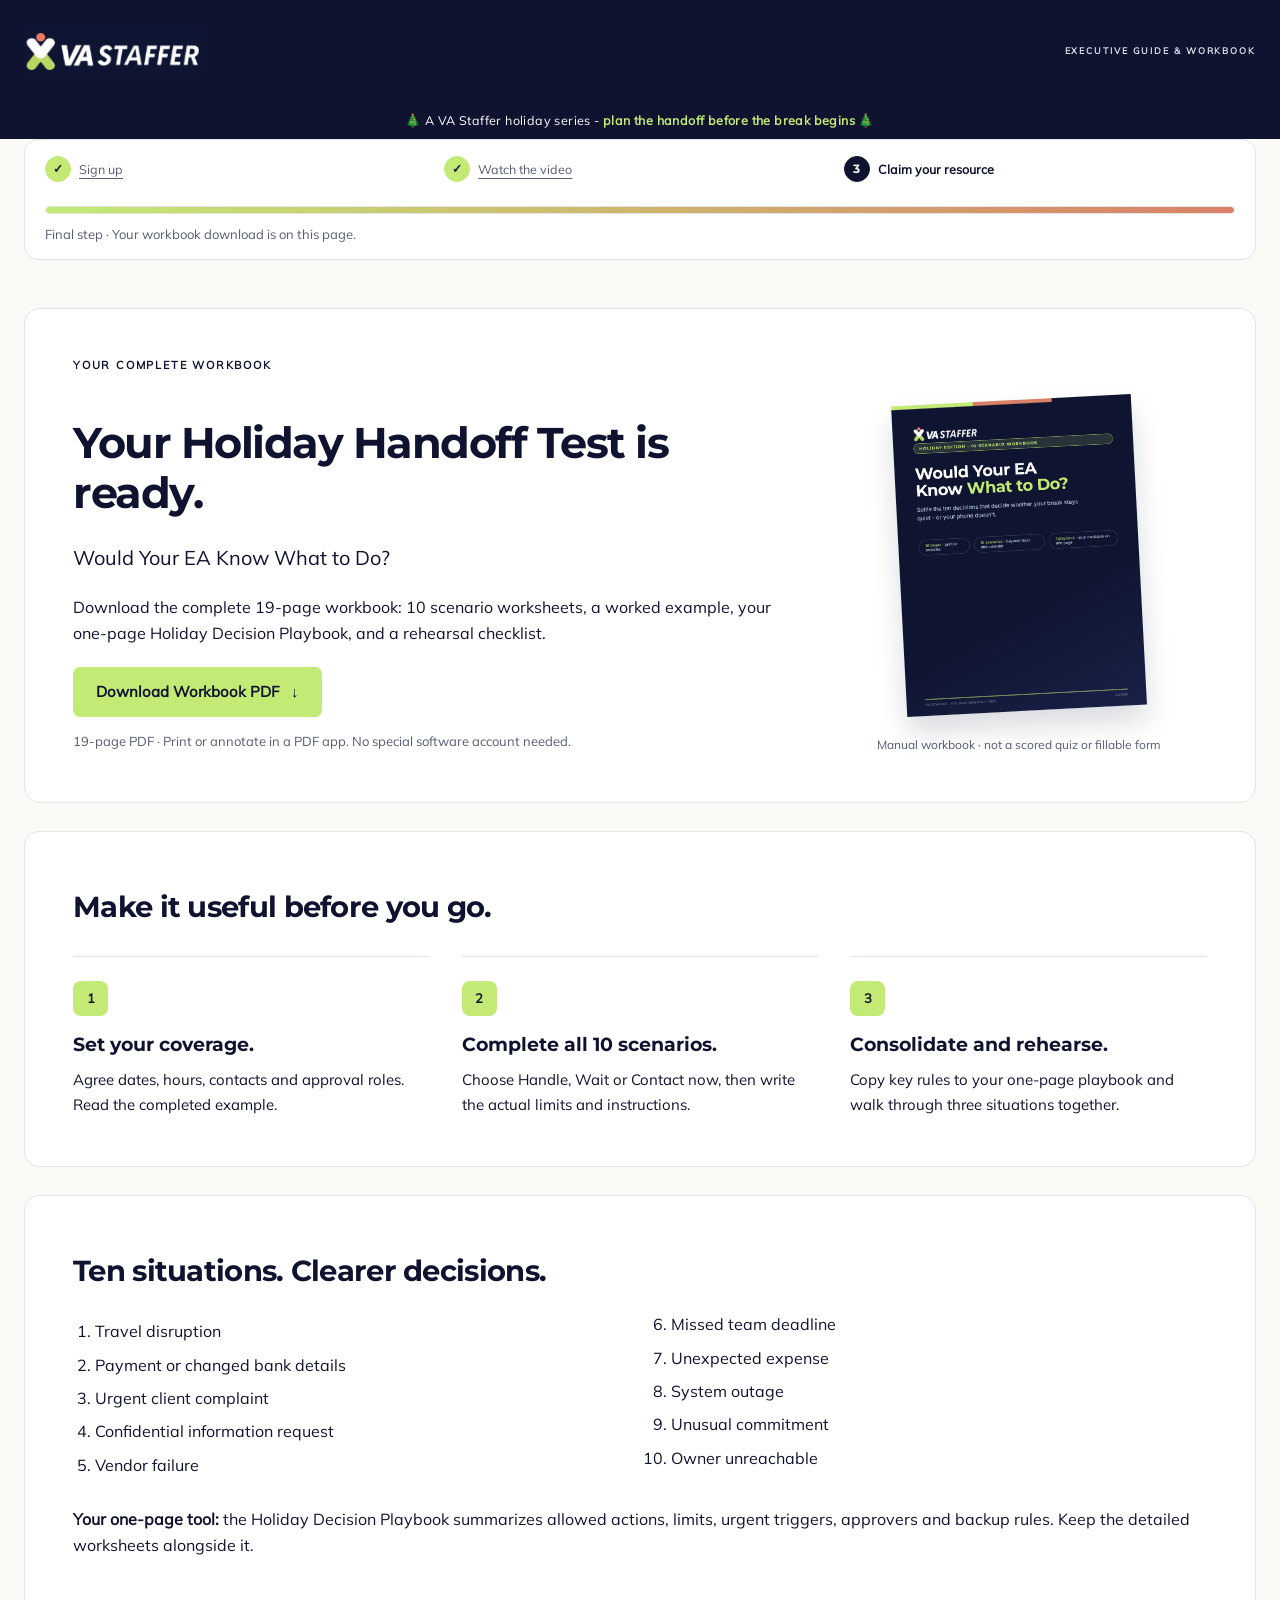
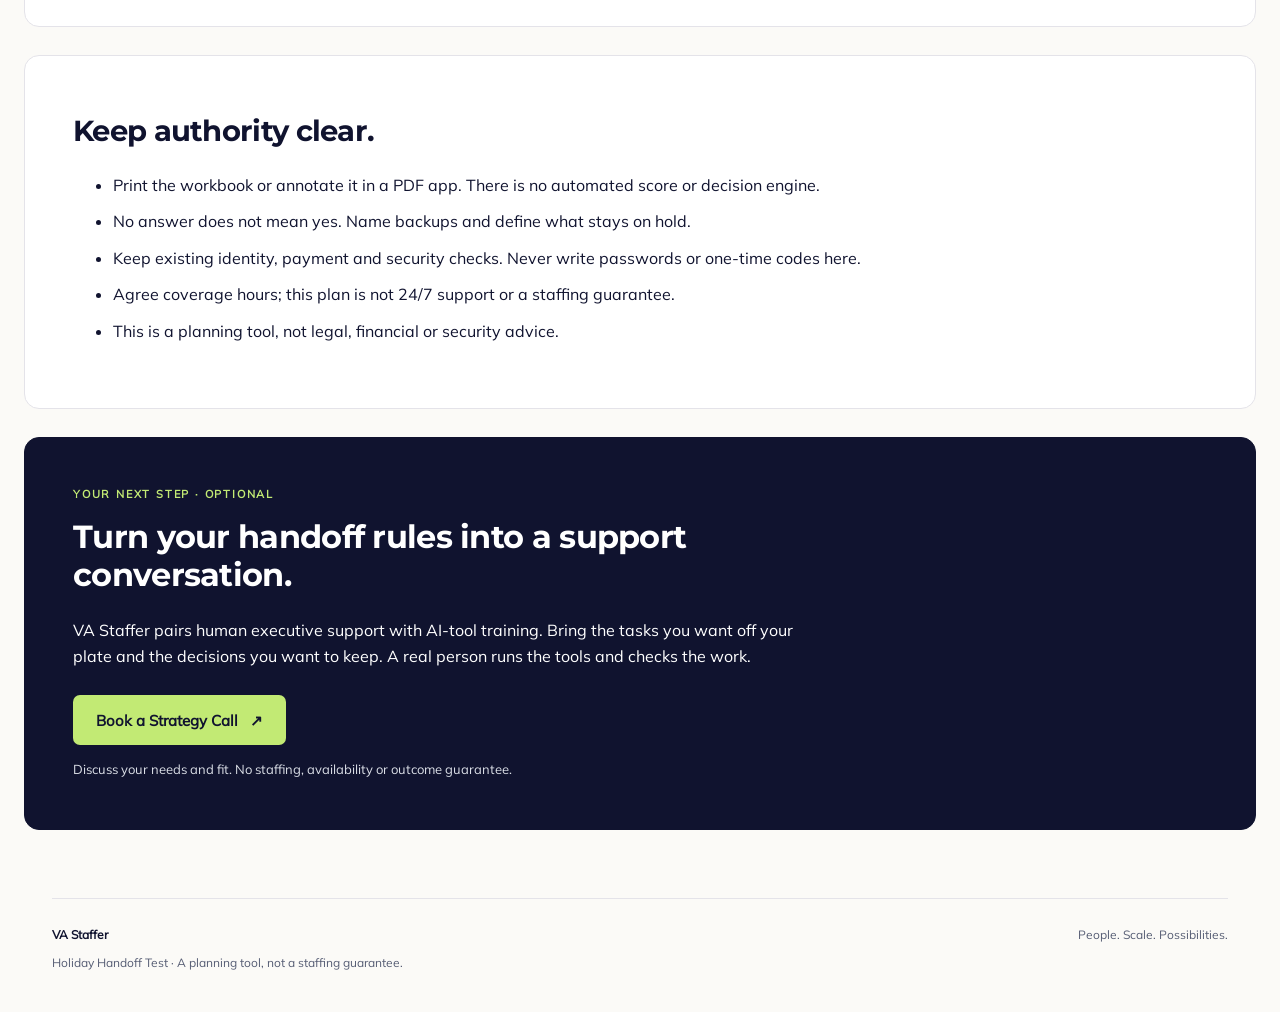
==== commit 27b798c9: "Fix distorted Santa/reindeer with clean geometric illustration, snowballs to real snowflakes, 18 to " ====
--- a/resource.html
+++ b/resource.html
@@ -1,2 +1,2 @@
 <!doctype html>
-<html lang="en"><head><meta charset="utf-8"><meta name="viewport" content="width=device-width,initial-scale=1"><meta name="robots" content="noindex, nofollow"><meta name="description" content="Download the complete Holiday Handoff Test workbook and start your handoff plan."><title>Your Holiday Handoff Test is ready | VA Staffer</title><link rel="icon" href="data:,"><link rel="stylesheet" href="styles.css"></head><body><a class="skip" href="#main">Skip to content</a><header><div class="header-inner"><img src="assets/logo-user-reference.png" width="204" height="57" alt="VA Staffer"><span>EXECUTIVE GUIDE &amp; WORKBOOK</span></div></header><div class="xmas-banner" role="note">🎄 A VA Staffer holiday series - <b>plan the handoff before the break begins</b> 🎄</div><main id="main"><nav aria-label="Funnel progress" class="progress-steps compact"><ol><li data-state="done"><span class="step-dot">✓</span><a href="index.html">Sign up</a></li><li data-state="done"><span class="step-dot">✓</span><a href="thank-you.html">Watch the video</a></li><li data-state="now"><span class="step-dot">3</span><span><b>Claim your resource</b></span></li></ol><div class="progress-bar" role="img" aria-label="Progress: final step 3 of 3"><div class="progress-fill" style="width:100%"></div></div><p class="progress-note small">Final step · Your workbook download is on this page.</p></nav><section class="hero resource-hero"><div class="resource-label"><p class="eyebrow">YOUR COMPLETE WORKBOOK</p></div><div><h1>Your Holiday Handoff Test is ready.</h1><p class="lead">Would Your EA Know What to Do?</p><p>Download the complete 18-page workbook: 10 scenario worksheets, a worked example, your one-page Holiday Decision Playbook, and a rehearsal checklist.</p><a class="button lime" href="assets/VA-Staffer-Holiday-Handoff-Revised.pdf" download>Download Workbook PDF <span aria-hidden="true">↓</span></a><p class="small">18-page PDF · Print or annotate in a PDF app. No special software account needed.</p></div><div class="visual"><img class="cover" width="816" height="1056" src="assets/workbook-cover.png" alt="Holiday Handoff Test workbook cover"><p class="caption">Manual workbook · not a scored quiz or fillable form</p></div></section><section class="section"><h2>Make it useful before you go.</h2><div class="grid"><article class="card"><span class="step">1</span><h3>Set your coverage.</h3><p>Agree dates, hours, contacts and approval roles. Read the completed example.</p></article><article class="card"><span class="step">2</span><h3>Complete all 10 scenarios.</h3><p>Choose Handle, Wait or Contact now, then write the actual limits and instructions.</p></article><article class="card"><span class="step">3</span><h3>Consolidate and rehearse.</h3><p>Copy key rules to your one-page playbook and walk through three situations together.</p></article></div></section><section class="section"><h2>Ten situations. Clearer decisions.</h2><ol class="scenarios"><li>Travel disruption</li><li>Payment or changed bank details</li><li>Urgent client complaint</li><li>Confidential information request</li><li>Vendor failure</li><li>Missed team deadline</li><li>Unexpected expense</li><li>System outage</li><li>Unusual commitment</li><li>Owner unreachable</li></ol><p><b>Your one-page tool:</b> the Holiday Decision Playbook summarizes allowed actions, limits, urgent triggers, approvers and backup rules. Keep the detailed worksheets alongside it.</p></section><section class="section"><h2>Keep authority clear.</h2><ul><li>Print the workbook or annotate it in a PDF app. There is no automated score or decision engine.</li><li>No answer does not mean yes. Name backups and define what stays on hold.</li><li>Keep existing identity, payment and security checks. Never write passwords or one-time codes here.</li><li>Agree coverage hours; this plan is not 24/7 support or a staffing guarantee.</li><li>This is a planning tool, not legal, financial or security advice.</li></ul></section><section class="bridge section"><p class="eyebrow">YOUR NEXT STEP · OPTIONAL</p><h2>Turn your handoff rules into a support conversation.</h2><p>VA Staffer pairs human executive support with AI-tool training. Bring the tasks you want off your plate and the decisions you want to keep. A real person runs the tools and checks the work.</p><a class="button coral" href="https://vastaffer.com/virtual-assistant-needed/" target="_blank" rel="noopener noreferrer">Book a Strategy Call <span aria-hidden="true">↗</span><span class="sr-only"> (opens in a new tab)</span></a><p class="small">Discuss your needs and fit. No staffing, availability or outcome guarantee.</p></section></main><footer><div><strong>VA Staffer</strong><span>People. Scale. Possibilities.</span></div><p>Holiday Handoff Test · A planning tool, not a staffing guarantee.</p></footer><div class="snow" aria-hidden="true"><i style="left:12.5%;width:10px;height:10px;opacity:0.8;animation-duration:11.5s;animation-delay:-16.1s;--drift:5px"></i><i style="left:63.6%;width:9px;height:9px;opacity:0.79;animation-duration:16.2s;animation-delay:-0.5s;--drift:54px"></i><i style="left:20.2%;width:9px;height:9px;opacity:0.66;animation-duration:16.6s;animation-delay:-11.9s;--drift:43px"></i><i style="left:68.5%;width:10px;height:10px;opacity:0.53;animation-duration:16.3s;animation-delay:-1.4s;--drift:59px"></i><i style="left:99.3%;width:5px;height:5px;opacity:0.83;animation-duration:14.7s;animation-delay:-16.2s;--drift:55px"></i><i style="left:53.9%;width:6px;height:6px;opacity:0.67;animation-duration:10.5s;animation-delay:-16.1s;--drift:44px"></i><i style="left:58.4%;width:10px;height:10px;opacity:0.88;animation-duration:17.1s;animation-delay:-6.5s;--drift:5px"></i><i style="left:81.4%;width:10px;height:10px;opacity:0.65;animation-duration:11.9s;animation-delay:-7.0s;--drift:-21px"></i><i style="left:31.9%;width:5px;height:5px;opacity:0.86;animation-duration:17.6s;animation-delay:-6.6s;--drift:5px"></i><i style="left:21.9%;width:9px;height:9px;opacity:0.58;animation-duration:19.3s;animation-delay:-14.8s;--drift:-10px"></i><i style="left:96.8%;width:5px;height:5px;opacity:0.51;animation-duration:15.5s;animation-delay:-5.8s;--drift:-57px"></i><i style="left:74.3%;width:8px;height:8px;opacity:0.86;animation-duration:19.5s;animation-delay:-12.3s;--drift:-32px"></i><i style="left:78.8%;width:5px;height:5px;opacity:0.77;animation-duration:11.3s;animation-delay:-8.8s;--drift:-37px"></i><i style="left:51.9%;width:9px;height:9px;opacity:0.71;animation-duration:13.1s;animation-delay:-13.4s;--drift:-60px"></i><i style="left:98.0%;width:9px;height:9px;opacity:0.55;animation-duration:13.5s;animation-delay:-17.7s;--drift:17px"></i><i style="left:84.4%;width:6px;height:6px;opacity:0.59;animation-duration:15.3s;animation-delay:-6.5s;--drift:-51px"></i><i style="left:55.3%;width:9px;height:9px;opacity:0.86;animation-duration:10.9s;animation-delay:-11.1s;--drift:6px"></i><i style="left:50.5%;width:8px;height:8px;opacity:0.8;animation-duration:10.1s;animation-delay:-15.8s;--drift:5px"></i><i style="left:40.9%;width:10px;height:10px;opacity:0.8;animation-duration:17.8s;animation-delay:-16.3s;--drift:20px"></i><i style="left:61.5%;width:6px;height:6px;opacity:0.63;animation-duration:18.7s;animation-delay:-2.9s;--drift:-8px"></i><i style="left:79.4%;width:8px;height:8px;opacity:0.59;animation-duration:14.0s;animation-delay:-1.7s;--drift:4px"></i><i style="left:59.3%;width:6px;height:6px;opacity:0.53;animation-duration:15.0s;animation-delay:-14.0s;--drift:25px"></i><i style="left:82.8%;width:10px;height:10px;opacity:0.68;animation-duration:14.2s;animation-delay:-17.6s;--drift:-40px"></i><i style="left:90.6%;width:6px;height:6px;opacity:0.59;animation-duration:14.7s;animation-delay:-1.4s;--drift:3px"></i><i style="left:16.4%;width:6px;height:6px;opacity:0.82;animation-duration:18.9s;animation-delay:-10.1s;--drift:45px"></i><i style="left:47.1%;width:8px;height:8px;opacity:0.71;animation-duration:15.9s;animation-delay:-4.8s;--drift:47px"></i></div></body></html>+<html lang="en"><head><meta charset="utf-8"><meta name="viewport" content="width=device-width,initial-scale=1"><meta name="robots" content="noindex, nofollow"><meta name="description" content="Download the complete Holiday Handoff Test workbook and start your handoff plan."><title>Your Holiday Handoff Test is ready | VA Staffer</title><link rel="icon" href="data:,"><link rel="stylesheet" href="styles.css?v=3"></head><body><a class="skip" href="#main">Skip to content</a><header><div class="header-inner"><img src="assets/logo-user-reference.png" width="204" height="57" alt="VA Staffer"><span>EXECUTIVE GUIDE &amp; WORKBOOK</span></div></header><div class="xmas-banner" role="note">🎄 A VA Staffer holiday series - <b>plan the handoff before the break begins</b> 🎄</div><main id="main"><nav aria-label="Funnel progress" class="progress-steps compact"><ol><li data-state="done"><span class="step-dot">✓</span><a href="index.html">Sign up</a></li><li data-state="done"><span class="step-dot">✓</span><a href="thank-you.html">Watch the video</a></li><li data-state="now"><span class="step-dot">3</span><span><b>Claim your resource</b></span></li></ol><div class="progress-bar" role="img" aria-label="Progress: final step 3 of 3"><div class="progress-fill" style="width:100%"></div></div><p class="progress-note small">Final step · Your workbook download is on this page.</p></nav><section class="hero resource-hero"><div class="resource-label"><p class="eyebrow">YOUR COMPLETE WORKBOOK</p></div><div><h1>Your Holiday Handoff Test is ready.</h1><p class="lead">Would Your EA Know What to Do?</p><p>Download the complete 19-page workbook: 10 scenario worksheets, a worked example, your one-page Holiday Decision Playbook, and a rehearsal checklist.</p><a class="button lime" href="assets/VA-Staffer-Holiday-Handoff-Revised.pdf" download>Download Workbook PDF <span aria-hidden="true">↓</span></a><p class="small">19-page PDF · Print or annotate in a PDF app. No special software account needed.</p></div><div class="visual"><img class="cover" width="816" height="1056" src="assets/workbook-cover.png" alt="Holiday Handoff Test workbook cover"><p class="caption">Manual workbook · not a scored quiz or fillable form</p></div></section><section class="section"><h2>Make it useful before you go.</h2><div class="grid"><article class="card"><span class="step">1</span><h3>Set your coverage.</h3><p>Agree dates, hours, contacts and approval roles. Read the completed example.</p></article><article class="card"><span class="step">2</span><h3>Complete all 10 scenarios.</h3><p>Choose Handle, Wait or Contact now, then write the actual limits and instructions.</p></article><article class="card"><span class="step">3</span><h3>Consolidate and rehearse.</h3><p>Copy key rules to your one-page playbook and walk through three situations together.</p></article></div></section><section class="section"><h2>Ten situations. Clearer decisions.</h2><ol class="scenarios"><li>Travel disruption</li><li>Payment or changed bank details</li><li>Urgent client complaint</li><li>Confidential information request</li><li>Vendor failure</li><li>Missed team deadline</li><li>Unexpected expense</li><li>System outage</li><li>Unusual commitment</li><li>Owner unreachable</li></ol><p><b>Your one-page tool:</b> the Holiday Decision Playbook summarizes allowed actions, limits, urgent triggers, approvers and backup rules. Keep the detailed worksheets alongside it.</p></section><section class="section"><h2>Keep authority clear.</h2><ul><li>Print the workbook or annotate it in a PDF app. There is no automated score or decision engine.</li><li>No answer does not mean yes. Name backups and define what stays on hold.</li><li>Keep existing identity, payment and security checks. Never write passwords or one-time codes here.</li><li>Agree coverage hours; this plan is not 24/7 support or a staffing guarantee.</li><li>This is a planning tool, not legal, financial or security advice.</li></ul></section><section class="bridge section"><p class="eyebrow">YOUR NEXT STEP · OPTIONAL</p><h2>Turn your handoff rules into a support conversation.</h2><p>VA Staffer pairs human executive support with AI-tool training. Bring the tasks you want off your plate and the decisions you want to keep. A real person runs the tools and checks the work.</p><a class="button coral" href="https://vastaffer.com/virtual-assistant-needed/" target="_blank" rel="noopener noreferrer">Book a Strategy Call <span aria-hidden="true">↗</span><span class="sr-only"> (opens in a new tab)</span></a><p class="small">Discuss your needs and fit. No staffing, availability or outcome guarantee.</p></section></main><footer><div><strong>VA Staffer</strong><span>People. Scale. Possibilities.</span></div><p>Holiday Handoff Test · A planning tool, not a staffing guarantee.</p></footer><div class="snow" aria-hidden="true"><i style="left:12.5%;width:10px;height:10px;opacity:0.8;animation-duration:11.5s;animation-delay:-16.1s;--drift:5px"></i><i style="left:63.6%;width:9px;height:9px;opacity:0.79;animation-duration:16.2s;animation-delay:-0.5s;--drift:54px"></i><i style="left:20.2%;width:9px;height:9px;opacity:0.66;animation-duration:16.6s;animation-delay:-11.9s;--drift:43px"></i><i style="left:68.5%;width:10px;height:10px;opacity:0.53;animation-duration:16.3s;animation-delay:-1.4s;--drift:59px"></i><i style="left:99.3%;width:5px;height:5px;opacity:0.83;animation-duration:14.7s;animation-delay:-16.2s;--drift:55px"></i><i style="left:53.9%;width:6px;height:6px;opacity:0.67;animation-duration:10.5s;animation-delay:-16.1s;--drift:44px"></i><i style="left:58.4%;width:10px;height:10px;opacity:0.88;animation-duration:17.1s;animation-delay:-6.5s;--drift:5px"></i><i style="left:81.4%;width:10px;height:10px;opacity:0.65;animation-duration:11.9s;animation-delay:-7.0s;--drift:-21px"></i><i style="left:31.9%;width:5px;height:5px;opacity:0.86;animation-duration:17.6s;animation-delay:-6.6s;--drift:5px"></i><i style="left:21.9%;width:9px;height:9px;opacity:0.58;animation-duration:19.3s;animation-delay:-14.8s;--drift:-10px"></i><i style="left:96.8%;width:5px;height:5px;opacity:0.51;animation-duration:15.5s;animation-delay:-5.8s;--drift:-57px"></i><i style="left:74.3%;width:8px;height:8px;opacity:0.86;animation-duration:19.5s;animation-delay:-12.3s;--drift:-32px"></i><i style="left:78.8%;width:5px;height:5px;opacity:0.77;animation-duration:11.3s;animation-delay:-8.8s;--drift:-37px"></i><i style="left:51.9%;width:9px;height:9px;opacity:0.71;animation-duration:13.1s;animation-delay:-13.4s;--drift:-60px"></i><i style="left:98.0%;width:9px;height:9px;opacity:0.55;animation-duration:13.5s;animation-delay:-17.7s;--drift:17px"></i><i style="left:84.4%;width:6px;height:6px;opacity:0.59;animation-duration:15.3s;animation-delay:-6.5s;--drift:-51px"></i><i style="left:55.3%;width:9px;height:9px;opacity:0.86;animation-duration:10.9s;animation-delay:-11.1s;--drift:6px"></i><i style="left:50.5%;width:8px;height:8px;opacity:0.8;animation-duration:10.1s;animation-delay:-15.8s;--drift:5px"></i><i style="left:40.9%;width:10px;height:10px;opacity:0.8;animation-duration:17.8s;animation-delay:-16.3s;--drift:20px"></i><i style="left:61.5%;width:6px;height:6px;opacity:0.63;animation-duration:18.7s;animation-delay:-2.9s;--drift:-8px"></i><i style="left:79.4%;width:8px;height:8px;opacity:0.59;animation-duration:14.0s;animation-delay:-1.7s;--drift:4px"></i><i style="left:59.3%;width:6px;height:6px;opacity:0.53;animation-duration:15.0s;animation-delay:-14.0s;--drift:25px"></i><i style="left:82.8%;width:10px;height:10px;opacity:0.68;animation-duration:14.2s;animation-delay:-17.6s;--drift:-40px"></i><i style="left:90.6%;width:6px;height:6px;opacity:0.59;animation-duration:14.7s;animation-delay:-1.4s;--drift:3px"></i><i style="left:16.4%;width:6px;height:6px;opacity:0.82;animation-duration:18.9s;animation-delay:-10.1s;--drift:45px"></i><i style="left:47.1%;width:8px;height:8px;opacity:0.71;animation-duration:15.9s;animation-delay:-4.8s;--drift:47px"></i></div></body></html>
--- a/styles.css
+++ b/styles.css
@@ -29,11 +29,18 @@
 @media(max-width:760px){.progress-steps li{font-size:11px;gap:6px}.progress-steps .step-dot{width:22px;height:22px;font-size:11px}.progress-steps.compact{padding:14px 16px 12px}}
 
 /* Seasonal: subtle Christmas snow + accent (added 2026-10-28, respects reduced motion) */
-.snow{position:fixed;inset:0;pointer-events:none;z-index:2;overflow:hidden}
-.snow i{position:absolute;top:-3vh;display:block;width:8px;height:8px;background:#fff;border-radius:50%;opacity:.85;filter:blur(.4px);box-shadow:0 0 3px #c9d7f2;animation:snow-fall linear infinite}
+.snow{position:fixed;inset:0;pointer-events:none;z-index:4;overflow:hidden}
+.snow i{position:absolute;top:-3vh;display:block;width:13px;height:13px;background:url("data:image/svg+xml,%3Csvg xmlns='http://www.w3.org/2000/svg' viewBox='0 0 24 24'%3E%3Cg stroke='%23b9cbe6' stroke-width='2.1' stroke-linecap='round'%3E%3Cpath d='M12 2v20M2 12h20M4.9 4.9l14.2 14.2M19.1 4.9L4.9 19.1'/%3E%3C/g%3E%3Ccircle cx='12' cy='12' r='3' fill='%23eef4ff'/%3E%3C/svg%3E");background-size:contain;background-repeat:no-repeat;opacity:.9;animation:snow-fall linear infinite}
 @keyframes snow-fall{to{transform:translateY(106vh) translateX(var(--drift,0px)) rotate(180deg)}}
 @media(prefers-reduced-motion:reduce){.snow i{display:none}}
 .xmas-banner{background:var(--navy);color:#fff;text-align:center;font-size:12.5px;letter-spacing:.4px;padding:9px 16px;line-height:1.5}
 .xmas-banner b{color:var(--lime)}
 .progress-fill{background:linear-gradient(90deg,var(--lime),var(--coral))}
 .holiday-flag{display:inline-flex;align-items:center;gap:7px;background:var(--lime);color:var(--navy);font:800 10.5px/1 Mulish,Arial,sans-serif;letter-spacing:1.4px;padding:8px 12px;border-radius:99px;vertical-align:middle}
+
+.santa-fly{position:fixed;top:5%;left:-360px;z-index:5;pointer-events:none;animation:santa-cross 16s linear infinite;animation-delay:1s}
+.santa-fly svg{width:190px;height:auto;display:block}
+@keyframes santa-cross{0%{transform:translateX(0) translateY(0)}25%{transform:translateX(30vw) translateY(14px)}50%{transform:translateX(60vw) translateY(-8px)}75%{transform:translateX(85vw) translateY(10px)}100%{transform:translateX(112vw) translateY(0)}}
+@keyframes sleigh-bob{0%,100%{margin-top:0}50%{margin-top:6px}}
+@media(prefers-reduced-motion:reduce){.santa-fly{display:none}}
+
